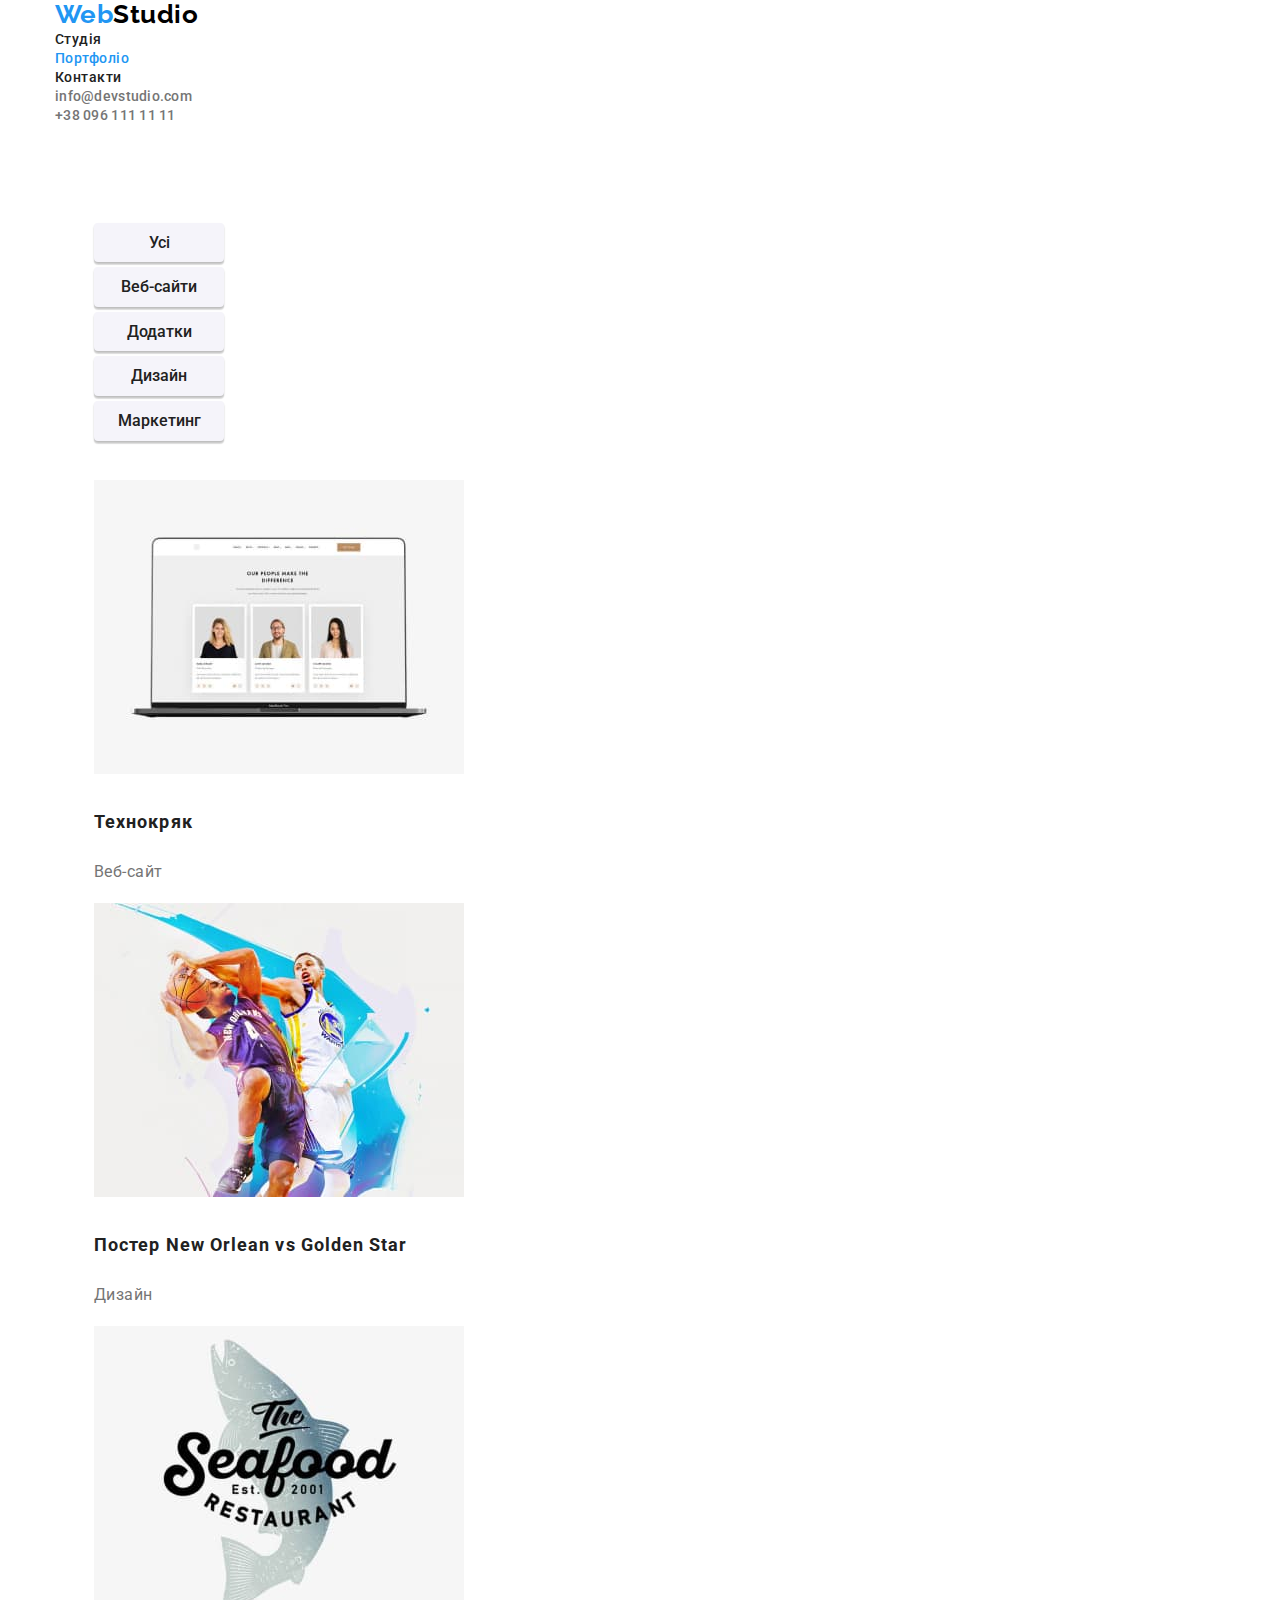
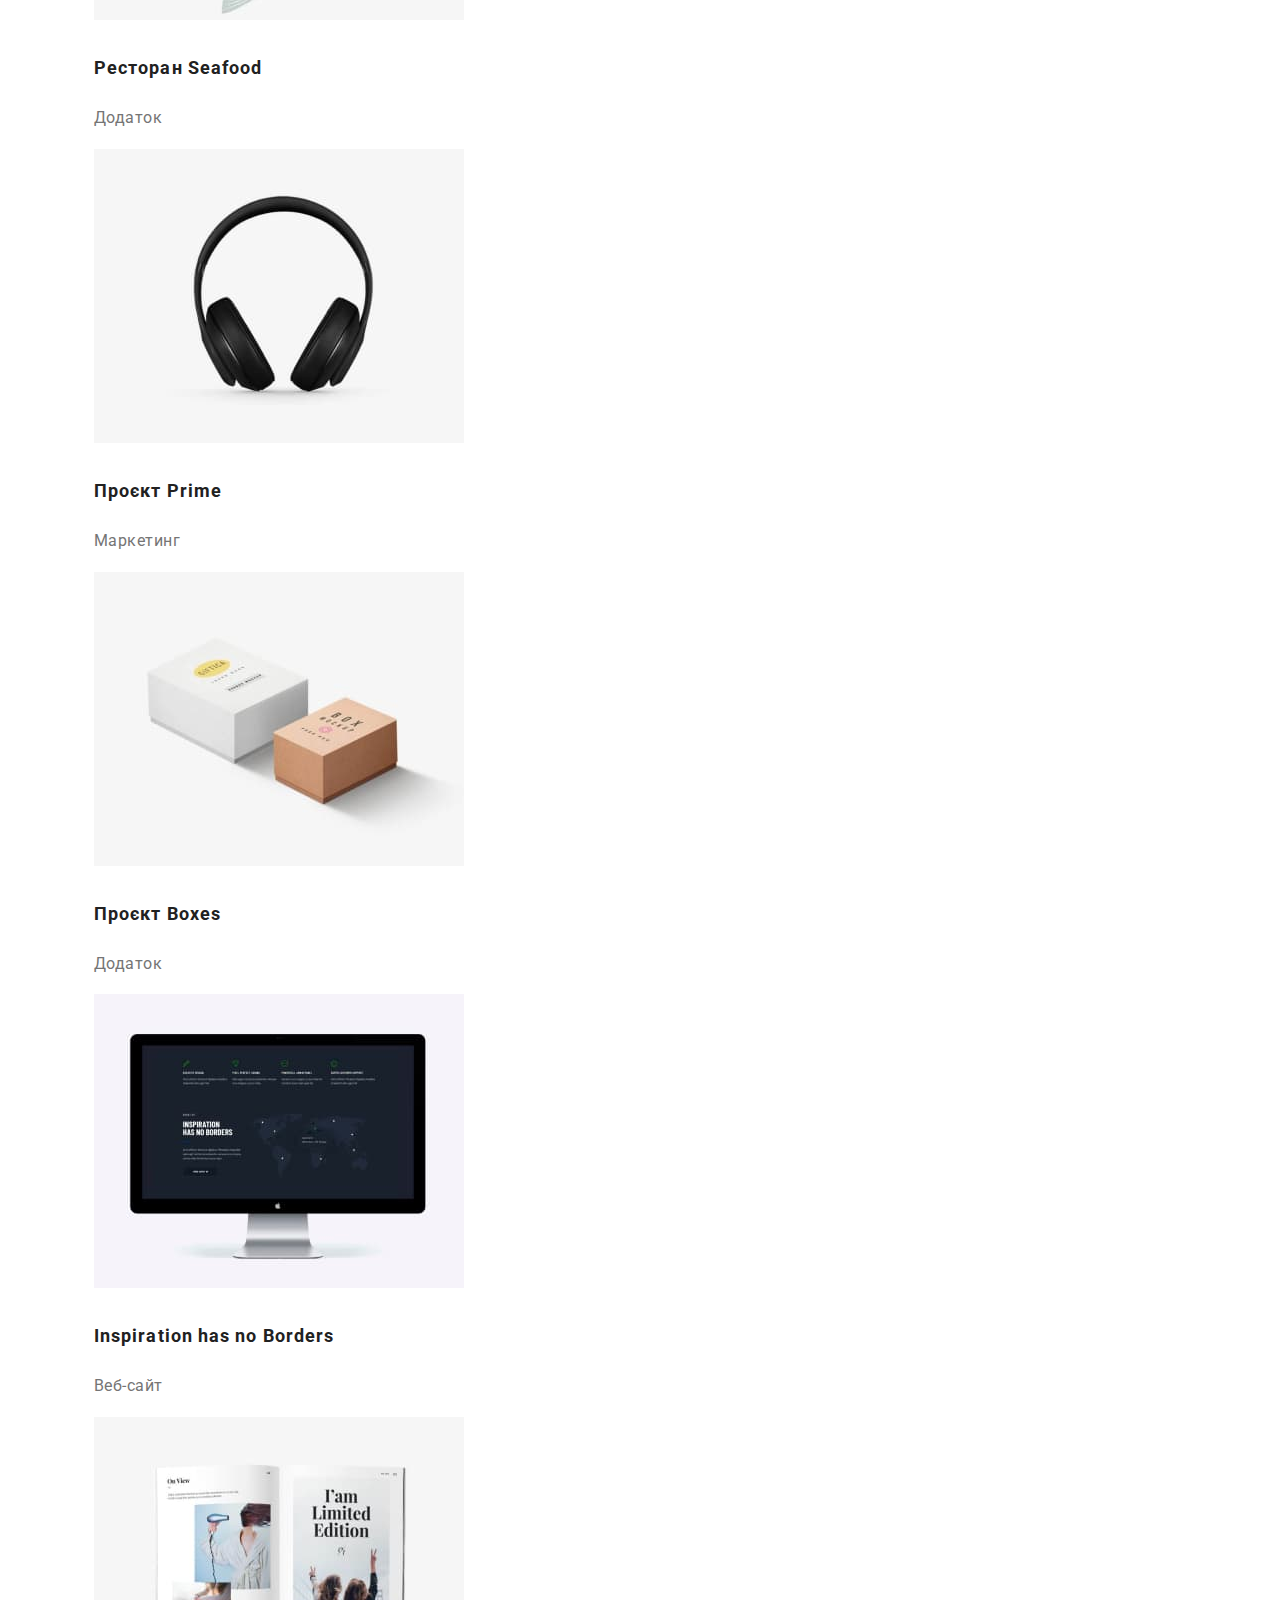
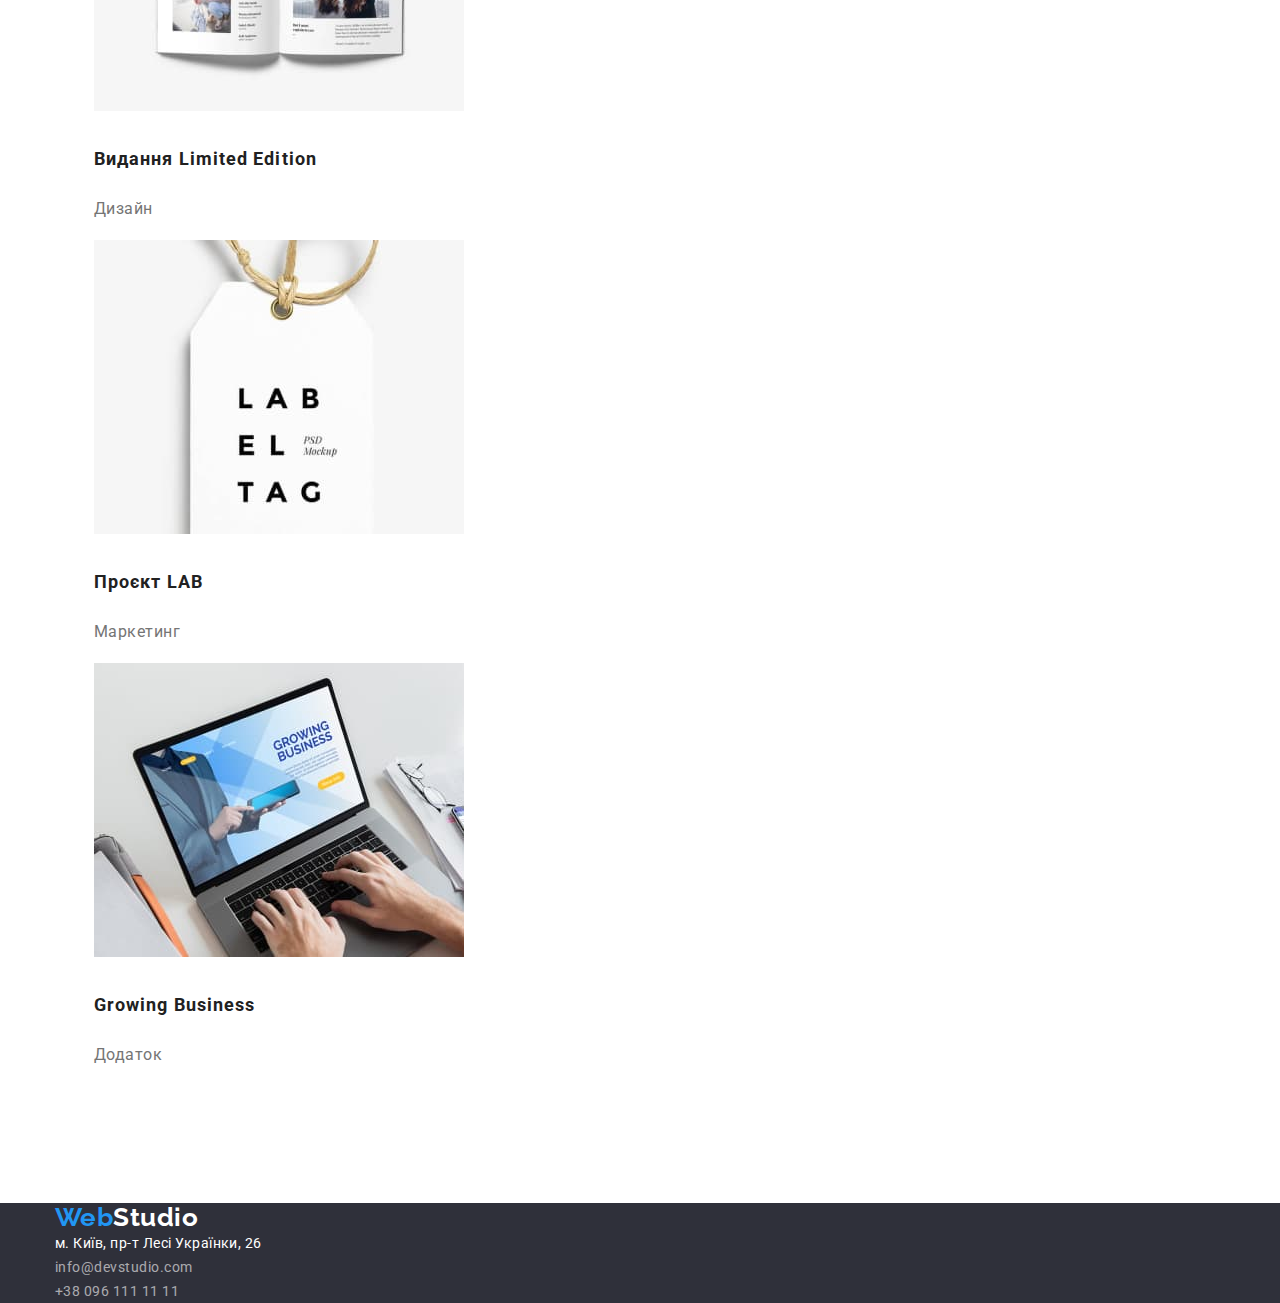
==== portfolio.html @ 93532231 "add hero padding" ====
<!DOCTYPE html>
<html lang="uk">
  <head>
    <meta charset="UTF-8" />
    <meta http-equiv="X-UA-Compatible" content="IE=edge" />
    <meta name="viewport" content="width=device-width, initial-scale=1.0" />
    <title>Портфоліо</title>
    <link
      href="https://fonts.googleapis.com/css2?family=Raleway:wght@700&family=Roboto:wght@400;500;700;900&display=swap"
      rel="stylesheet"
    />
    <link
      rel="stylesheet"
      href="https://cdnjs.cloudflare.com/ajax/libs/modern-normalize/1.1.0/modern-normalize.min.css"
      integrity="sha512-wpPYUAdjBVSE4KJnH1VR1HeZfpl1ub8YT/NKx4PuQ5NmX2tKuGu6U/JRp5y+Y8XG2tV+wKQpNHVUX03MfMFn9Q=="
      crossorigin="anonymous"
      referrerpolicy="no-referrer"
    />
    <link rel="stylesheet" href="./css/common.css" />
    <link rel="stylesheet" href="./css/portfolio.css" />
  </head>
  <body>
    <!--шапка-->
    <header>
      <div class="container">
        <nav>
          <a href="./index.html" class="logo"><span class="logo-accent">Web</span>Studio</a>
          <ul class="list">
            <li><a class="link-nav" href="./index.html">Студія</a></li>
            <li><a class="link-nav current" href="./portfolio.html">Портфоліо</a></li>
            <li><a class="link-nav" href="">Контакти</a></li>
          </ul>
        </nav>
        <ul class="list">
          <li><a class="link-contact" href="mailto:info@devstudio.com">info@devstudio.com</a></li>
          <li><a class="link-contact" href="tel:+380961111111">+38 096 111 11 11</a></li>
        </ul>
      </div>
    </header>
    <!-- тело -->
    <main>
      <!-- portfolio -->
      <h1 class="section">
        <!-- filter -->
        <ul class="list">
          <li><button class="filter reset-filter" type="button">Усі</button></li>
          <li><button class="filter" type="button">Веб-сайти</button></li>
          <li><button class="filter" type="button">Додатки</button></li>
          <li><button class="filter" type="button">Дизайн</button></li>
          <li><button class="filter" type="button">Маркетинг</button></li>
        </ul>
        <section>
          <!-- work -->
          <h2>
            <ul class="list work">
              <li>
                <a class="link" href="">
                  <img src="./images/techkryak.jpg" alt="notebook" width="370" />
                  <h3 class="title">Технокряк</h3>
                  <p class="text">Веб-сайт</p>
                </a>
              </li>
              <li>
                <a class="link" href="">
                  <img src="./images/new-orlean.jpg" alt="nba" width="370" />
                  <h3 class="title">Постер New Orlean vs Golden Star</h3>
                  <p class="text">Дизайн</p>
                </a>
              </li>
              <li>
                <a class="link" href="">
                  <img src="./images/seafood.jpg" alt="fish" width="370" />
                  <h3 class="title">Ресторан Seafood</h3>
                  <p class="text">Додаток</p>
                </a>
              </li>
              <li>
                <a class="link" href="">
                  <img src="./images/prime.jpg" alt="headphones" width="370" />
                  <h3 class="title">Проєкт Prime</h3>
                  <p class="text">Маркетинг</p>
                </a>
              </li>
              <li>
                <a class="link" href="">
                  <img src="./images/boxes.jpg" alt="box" width="370" />
                  <h3 class="title">Проєкт Boxes</h3>
                  <p class="text">Додаток</p>
                </a>
              </li>
              <li>
                <a class="link" href="">
                  <img src="./images/inspiration.jpg" alt="monitor" width="370" />
                  <h3 class="title">Inspiration has no Borders</h3>
                  <p class="text">Веб-сайт</p>
                </a>
              </li>
              <li>
                <a class="link" href="">
                  <img src="./images/limited.jpg" alt="book" width="370" />
                  <h3 class="title">Видання Limited Edition</h3>
                  <p class="text">Дизайн</p>
                </a>
              </li>
              <li>
                <a class="link" href="">
                  <img src="./images/lab.jpg" alt="lable" width="370" />
                  <h3 class="title">Проєкт LAB</h3>
                  <p class="text">Маркетинг</p>
                </a>
              </li>
              <li>
                <a class="link" href="">
                  <img src="./images/grow-bis.jpg" alt="laptop" width="370" />
                  <h3 class="title">Growing Business</h3>
                  <p class="text">Додаток</p>
                </a>
              </li>
            </ul>
          </h2>
        </section>
      </h1>
    </main>
    <!-- подвал -->
    <footer class="footer-background">
      <div class="container">
        <a href="./index.html" class="logo"
          ><span class="logo-accent">Web</span><span class="night-theme">Studio</span></a
        >
        <address>
          <ul class="list">
            <li>
              <a class="location" href="https://goo.gl/maps/jPJiBeTTR2mSv5Se9"
                >м. Київ, пр-т Лесі Українки, 26</a
              >
            </li>
            <li><a class="contact" href="mailto:info@devstudio.com">info@devstudio.com</a></li>
            <li><a class="contact" href="tel:+380961111111">+38 096 111 11 11</a></li>
          </ul>
        </address>
      </div>
    </footer>
  </body>
</html>
---- css/common.css ----
:root {
    --primary-text-color: rgba(33, 33, 33, 1);
    --secondary-text-color: rgba(117, 117, 117, 1);
    --white-text-color: rgba(255, 255, 255, 1);
    --primary-logo-color: rgba(0, 0, 0, 1);
    --secondary-logo-color: rgba(33, 150, 243, 1);
    --head-bg-color: rgba(255, 255, 255, 1);
    --main-bg-color: #F5F5F5;
}

/* primary text color rgba(33, 33, 33, 1) */
/* secondary text color rgba(117, 117, 117, 1) */
/* color text logo rgba(0, 0, 0, 1) rgba(33, 150, 243, 1) */
/* white text rgba(255, 255, 255, 1) */
/* head bg rgba(255, 255, 255, 1) */
/* hero bg rgba(47, 48, 58, 1) */
/* main bg #F5F5F5; */
/* secondary main bg rgba(245, 244, 250, 1) */
/* footer bg rgba(47, 48, 58, 1) */

body {
    margin: 0;
    
    background-color: var(--head-bg-color);
    color: var(--primary-text-color);

    font-family: 'roboto';
    letter-spacing: 0.03em;
}

.container {
    width: 1170px;
    padding-left: 15px;
    padding-right: 15px;
    margin: 0 auto;
}

/* head */

.logo {
    color: var(--primary-logo-color);

    font-family: 'raleway';
    font-weight: 700;
    font-size: 26px;
    line-height: 1.1;
    text-decoration: none;
}

.logo-accent {
    color: var(--secondary-logo-color)
    
}

.list {
    list-style: none;
    padding: 0;
    margin: 0;
    
}

.link-nav {
    color: var(--primary-text-color);
    font-weight: 500;
        font-size: 14px;
        line-height: 16px;
        letter-spacing: 1.1;
        text-decoration: none;
}

.link-nav:hover,
.link-nav:focus {
    color: var(--secondary-logo-color);
 }

.link-contact {
    color: var(--secondary-text-color);
    font-weight: 500;
        font-size: 14px;
        line-height: 1.1;
        letter-spacing: 0.02em;
        text-decoration: none;
}

.link-contact:hover,
.link-contact:focus {
    color: var(--secondary-logo-color);
}

.current {
    color: var(--secondary-logo-color);
}

/* body */

.visually-hidden
{
        position: absolute;
        clip: rect(0 0 0 0);
        width: 1px;
        height: 1px;
        margin: -1px;
    }

/* footer */

.footer-background {
background-color: rgba(47, 48, 58, 1);

}

.night-theme {
    color: white;
}

.location {
    color: var(--white-text-color);
    
    font-size: 14px;
    line-height: 1.7;
    text-decoration: none;
    font-style: normal;
}

.location:hover,
.location:focus {
    color: var(--secondary-logo-color);
}

.contact {
color: rgba(255, 255, 255, 0.6);

        font-size: 14px;
        line-height: 1.7;
        text-decoration: none;
        font-style: normal;
}

.contact:hover,
.contact:focus {
color: var(--secondary-logo-color);
}
---- css/portfolio.css ----
.section {
    width: 1170px;
    padding-left: 15px;
    padding-right: 15px;
    margin: 0 auto;
    padding: 94px;
}

/* filter */

.filter:hover,
.filter:focus {
    color: var(--white-text-color);
    background-color: var(--secondary-logo-color);
}

.filter {
    color: #212121;
    background-color: rgba(245, 244, 250, 1);

    font-family: 'Roboto';
        font-weight: 500;
        font-size: 16px;
        line-height: 1.6;
        cursor: pointer;
        box-shadow: 0px 3px 1px rgba(0, 0, 0, 0.1), 0px 1px 2px rgba(0, 0, 0, 0.08), 0px 2px 2px rgba(0, 0, 0, 0.12);
            border-radius: 4px;
            padding: 6px 22px;
            display: inline-block;
            min-width: 130px;
            border: 1px solid transparent;
}



.reset-filter {
padding: 6px 25px;

}

/* work */

.title {
color: var(--primary-text-color);

    font-weight: 700;
        font-size: 18px;
        line-height: 2;
        letter-spacing: 0.06em;
}

.text {
    color: var(--secondary-text-color);

font-weight: 400;
font-size: 16px;
    line-height: 1.8;
    
}
.link {
    text-decoration: none;
}
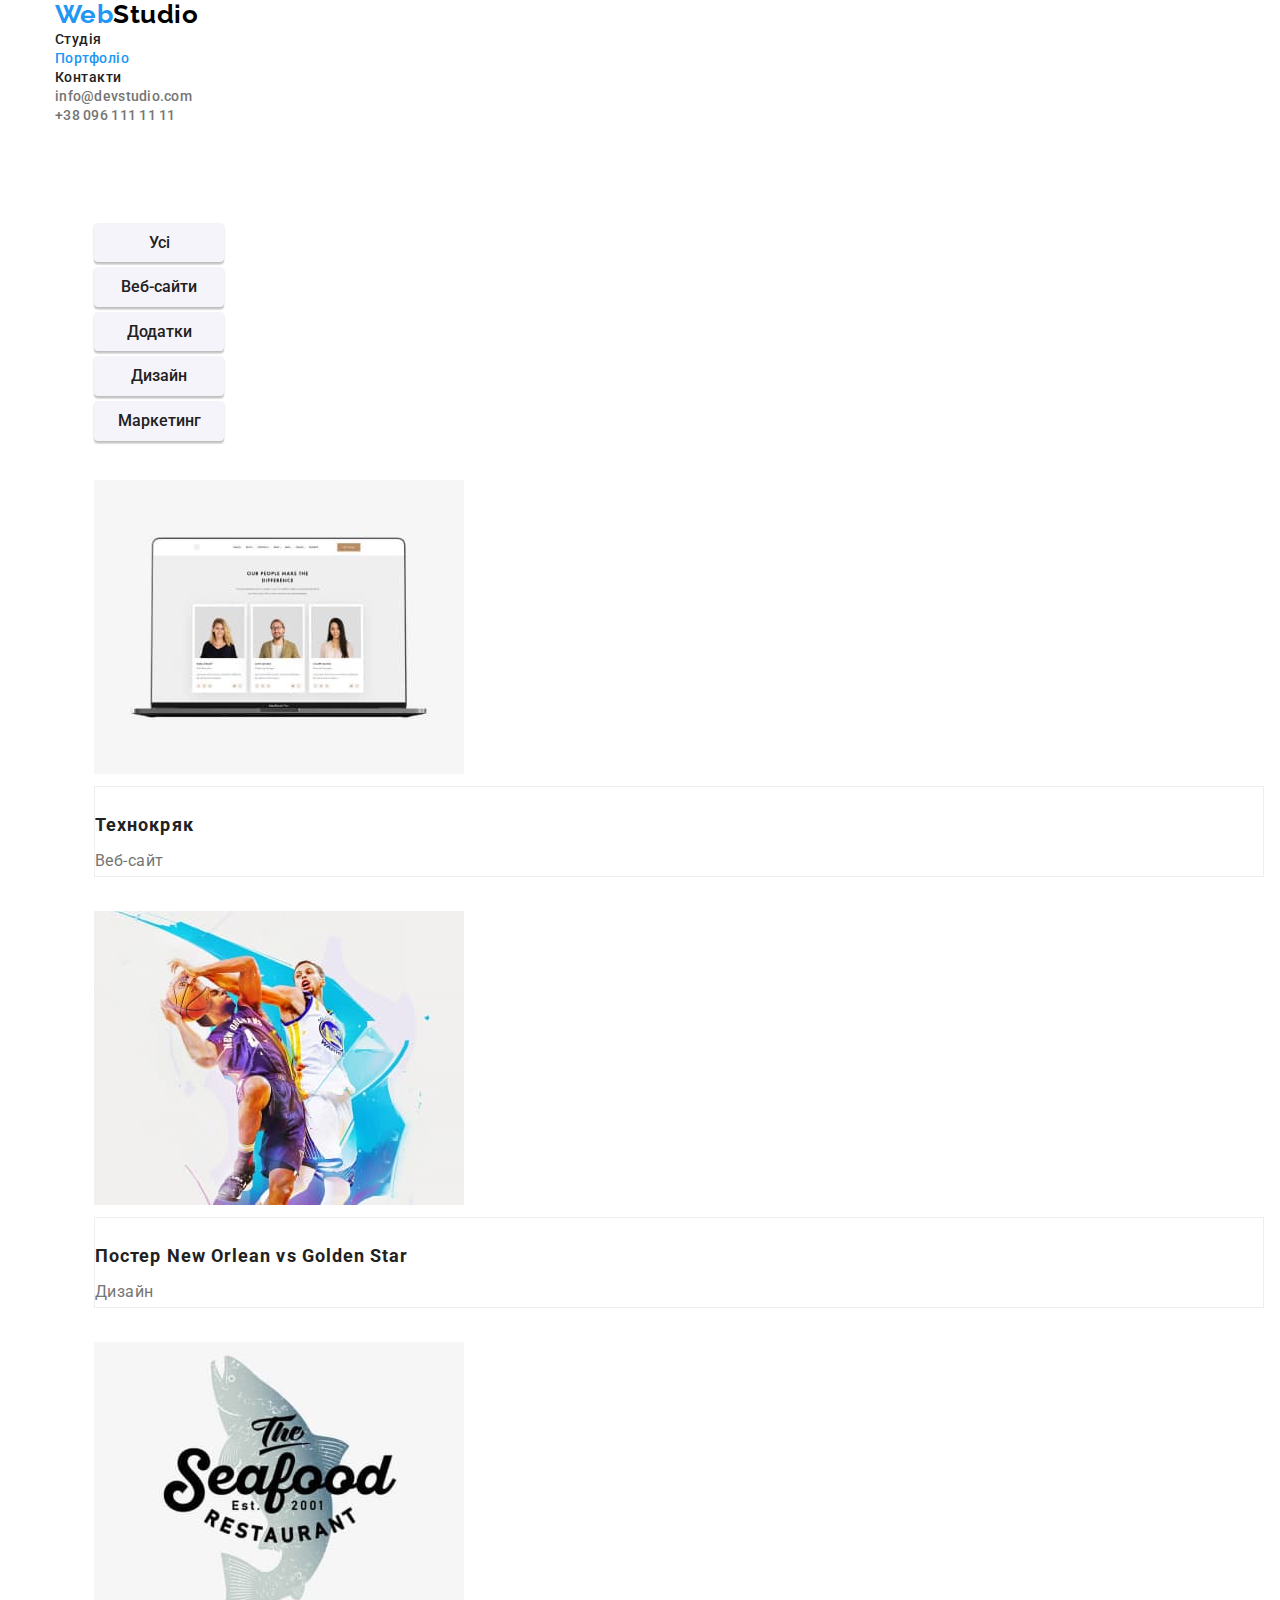
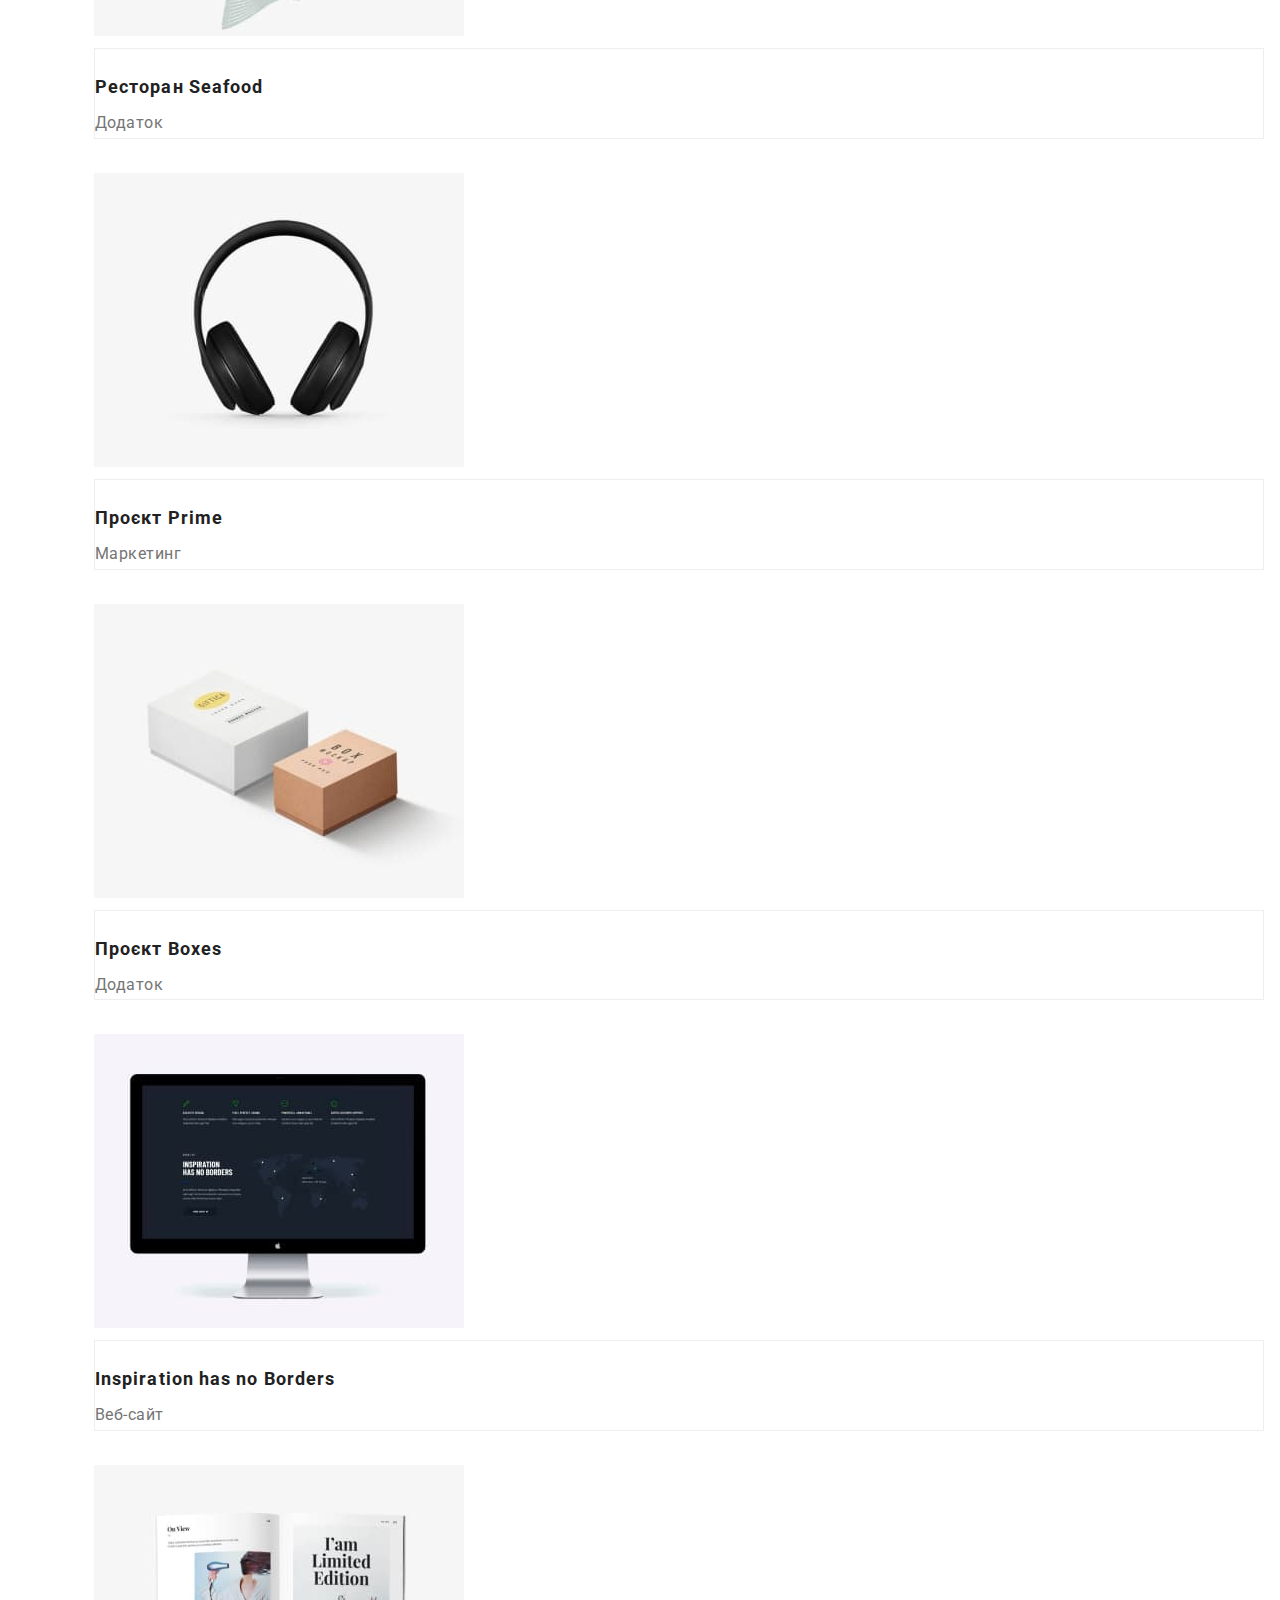
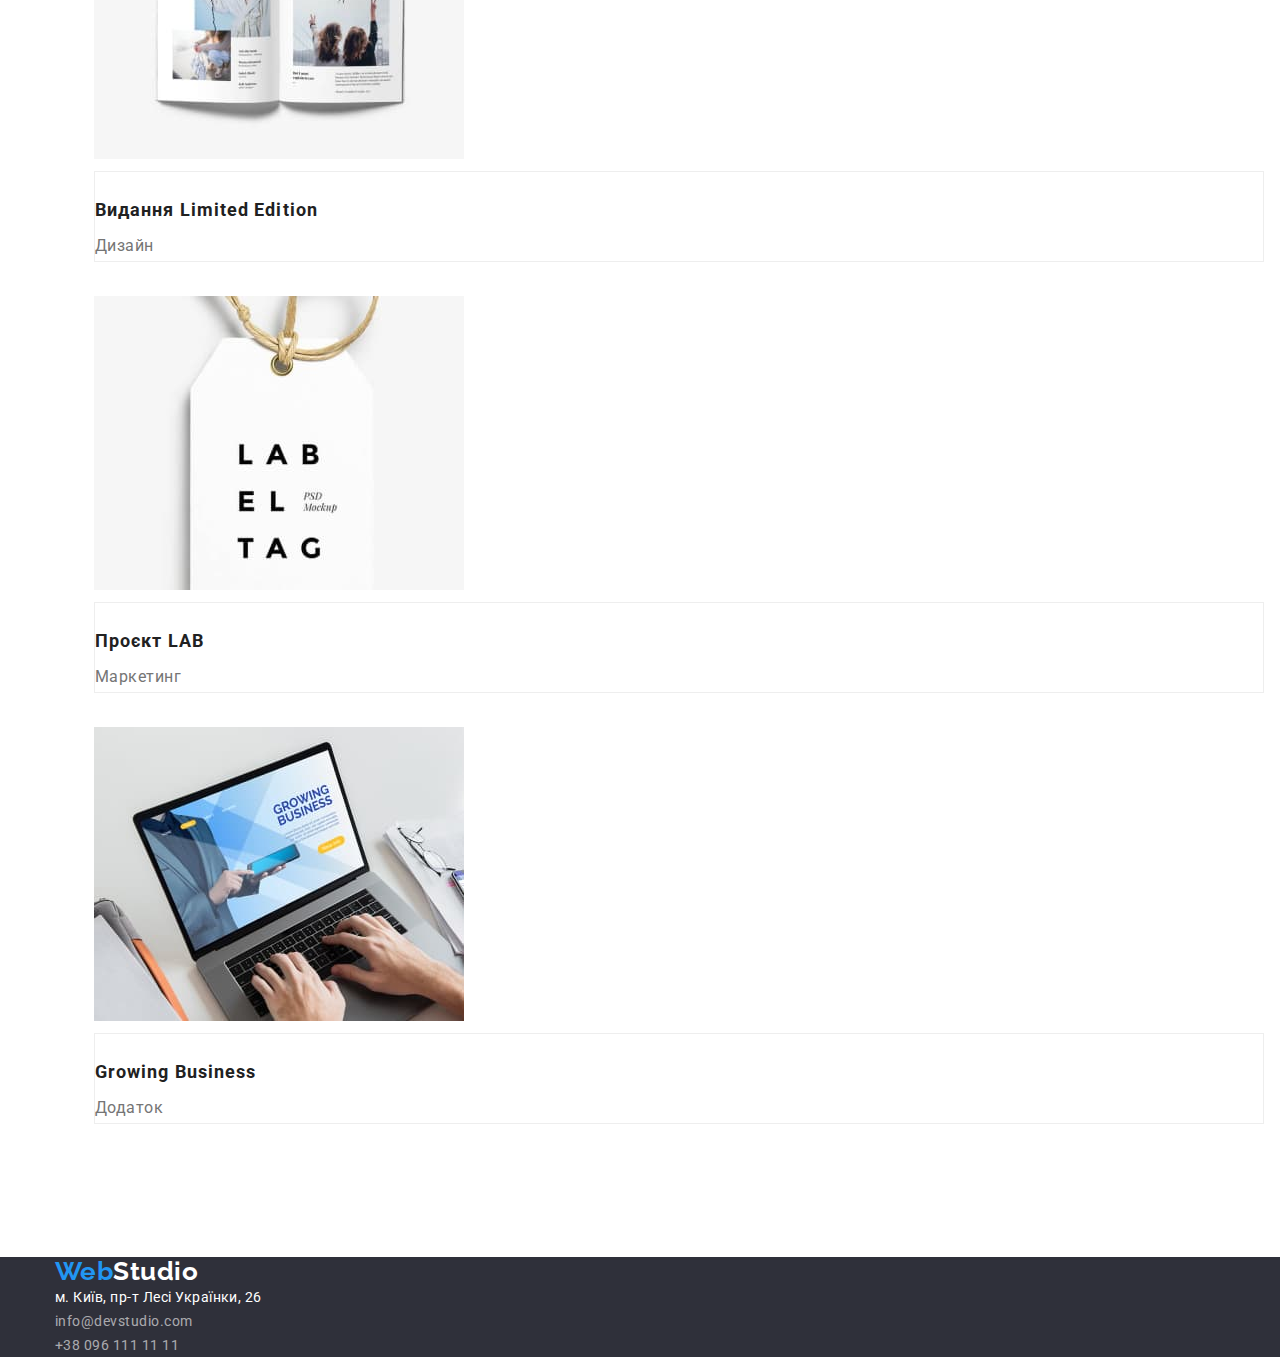
==== commit fcbb07f2: "add margin padding on index portfolio" ====
--- a/portfolio.html
+++ b/portfolio.html
@@ -28,7 +28,7 @@
           <ul class="list">
             <li><a class="link-nav" href="./index.html">Студія</a></li>
             <li><a class="link-nav current" href="./portfolio.html">Портфоліо</a></li>
-            <li><a class="link-nav" href="">Контакти</a></li>
+            <li><a class="link-nav" href="#">Контакти</a></li>
           </ul>
         </nav>
         <ul class="list">
@@ -53,67 +53,85 @@
           <!-- work -->
           <h2>
             <ul class="list work">
-              <li>
-                <a class="link" href="">
+              <li class="item">
+                <a class="link" href="#">
                   <img src="./images/techkryak.jpg" alt="notebook" width="370" />
-                  <h3 class="title">Технокряк</h3>
-                  <p class="text">Веб-сайт</p>
+                  <div class="border-item">
+                    <h3 class="title">Технокряк</h3>
+                    <p class="text">Веб-сайт</p>
+                  </div>
                 </a>
               </li>
-              <li>
-                <a class="link" href="">
+              <li class="item">
+                <a class="link" href="#">
                   <img src="./images/new-orlean.jpg" alt="nba" width="370" />
-                  <h3 class="title">Постер New Orlean vs Golden Star</h3>
-                  <p class="text">Дизайн</p>
+                  <div class="border-item">
+                    <h3 class="title">Постер New Orlean vs Golden Star</h3>
+                    <p class="text">Дизайн</p>
+                  </div>
                 </a>
               </li>
-              <li>
-                <a class="link" href="">
+              <li class="item">
+                <a class="link" href="#">
                   <img src="./images/seafood.jpg" alt="fish" width="370" />
-                  <h3 class="title">Ресторан Seafood</h3>
-                  <p class="text">Додаток</p>
+                  <div class="border-item">
+                    <h3 class="title">Ресторан Seafood</h3>
+                    <p class="text">Додаток</p>
+                  </div>
                 </a>
               </li>
-              <li>
-                <a class="link" href="">
+              <li class="item">
+                <a class="link" href="#">
                   <img src="./images/prime.jpg" alt="headphones" width="370" />
-                  <h3 class="title">Проєкт Prime</h3>
-                  <p class="text">Маркетинг</p>
+                  <div class="border-item">
+                    <h3 class="title">Проєкт Prime</h3>
+                    <p class="text">Маркетинг</p>
+                  </div>
                 </a>
               </li>
-              <li>
-                <a class="link" href="">
+              <li class="item">
+                <a class="link" href="#">
                   <img src="./images/boxes.jpg" alt="box" width="370" />
-                  <h3 class="title">Проєкт Boxes</h3>
-                  <p class="text">Додаток</p>
+                  <div class="border-item">
+                    <h3 class="title">Проєкт Boxes</h3>
+                    <p class="text">Додаток</p>
+                  </div>
                 </a>
               </li>
-              <li>
-                <a class="link" href="">
+              <li class="item">
+                <a class="link" href="#">
                   <img src="./images/inspiration.jpg" alt="monitor" width="370" />
-                  <h3 class="title">Inspiration has no Borders</h3>
-                  <p class="text">Веб-сайт</p>
+                  <div class="border-item">
+                    <h3 class="title">Inspiration has no Borders</h3>
+                    <p class="text">Веб-сайт</p>
+                  </div>
                 </a>
               </li>
-              <li>
-                <a class="link" href="">
+              <li class="item">
+                <a class="link" href="#">
                   <img src="./images/limited.jpg" alt="book" width="370" />
-                  <h3 class="title">Видання Limited Edition</h3>
-                  <p class="text">Дизайн</p>
+                  <div class="border-item">
+                    <h3 class="title">Видання Limited Edition</h3>
+                    <p class="text">Дизайн</p>
+                  </div>
                 </a>
               </li>
-              <li>
-                <a class="link" href="">
+              <li class="item">
+                <a class="link" href="#">
                   <img src="./images/lab.jpg" alt="lable" width="370" />
-                  <h3 class="title">Проєкт LAB</h3>
-                  <p class="text">Маркетинг</p>
+                  <div class="border-item">
+                    <h3 class="title">Проєкт LAB</h3>
+                    <p class="text">Маркетинг</p>
+                  </div>
                 </a>
               </li>
-              <li>
-                <a class="link" href="">
+              <li class="item">
+                <a class="link" href="#">
                   <img src="./images/grow-bis.jpg" alt="laptop" width="370" />
-                  <h3 class="title">Growing Business</h3>
-                  <p class="text">Додаток</p>
+                  <div class="border-item">
+                    <h3 class="title">Growing Business</h3>
+                    <p class="text">Додаток</p>
+                  </div>
                 </a>
               </li>
             </ul>
--- a/css/common.css
+++ b/css/common.css
@@ -33,6 +33,7 @@
     padding-left: 15px;
     padding-right: 15px;
     margin: 0 auto;
+    /* outline: 2px solid red; */
 }
 
 /* head */
--- a/css/portfolio.css
+++ b/css/portfolio.css
@@ -4,6 +4,7 @@
     padding-right: 15px;
     margin: 0 auto;
     padding: 94px;
+    /* outline: 2px solid red; */
 }
 
 /* filter */
@@ -40,6 +41,12 @@
 
 /* work */
 
+.item {
+    margin-top: 34px;
+    margin-bottom: 0px;
+    /* outline: 2px solid red; */
+}
+
 .title {
 color: var(--primary-text-color);
 
@@ -47,7 +54,10 @@
         font-size: 18px;
         line-height: 2;
         letter-spacing: 0.06em;
+            margin-top: 20px;
+                margin-bottom: 0px;
 }
+
 
 .text {
     color: var(--secondary-text-color);
@@ -55,8 +65,13 @@
 font-weight: 400;
 font-size: 16px;
     line-height: 1.8;
-    
+    margin-top: 4px;
+    margin-bottom: 0px;
 }
 .link {
     text-decoration: none;
+}
+
+.border-item {
+    border: 1px solid rgba(238, 238, 238, 1);
 }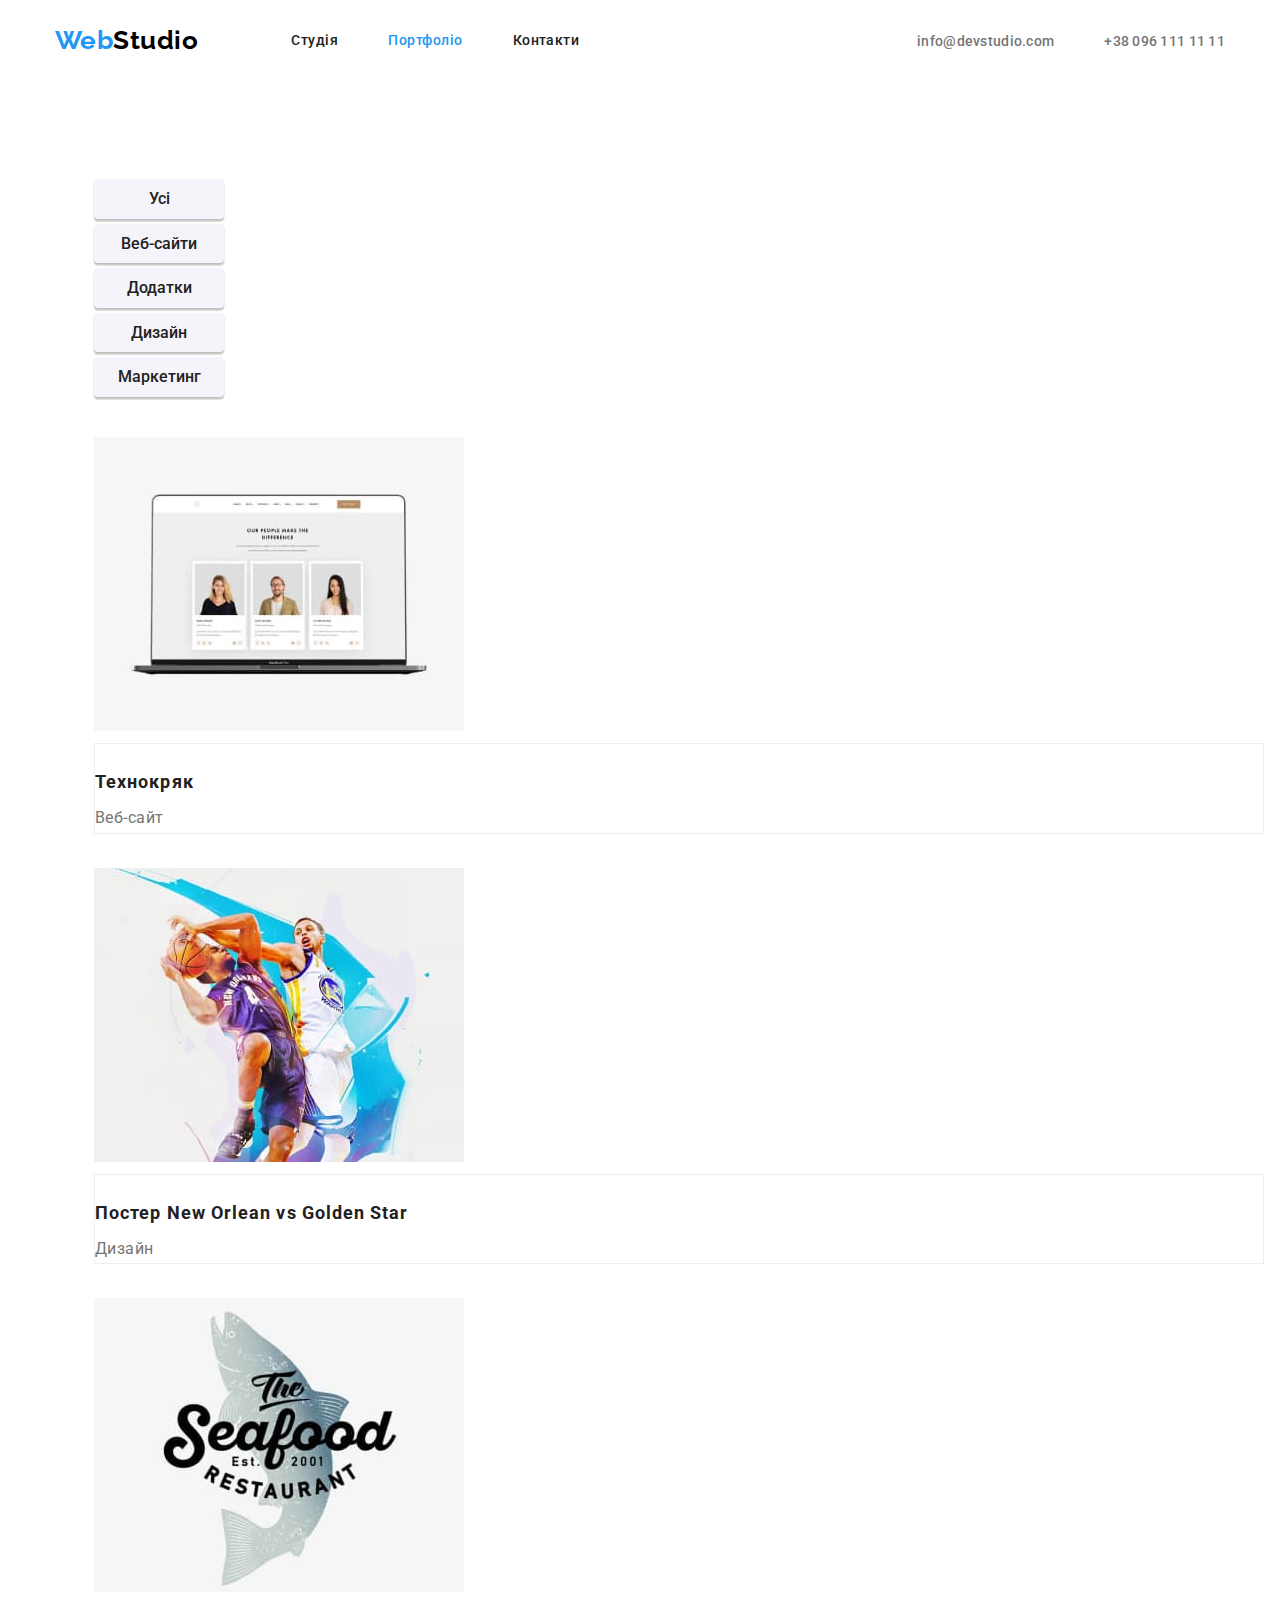
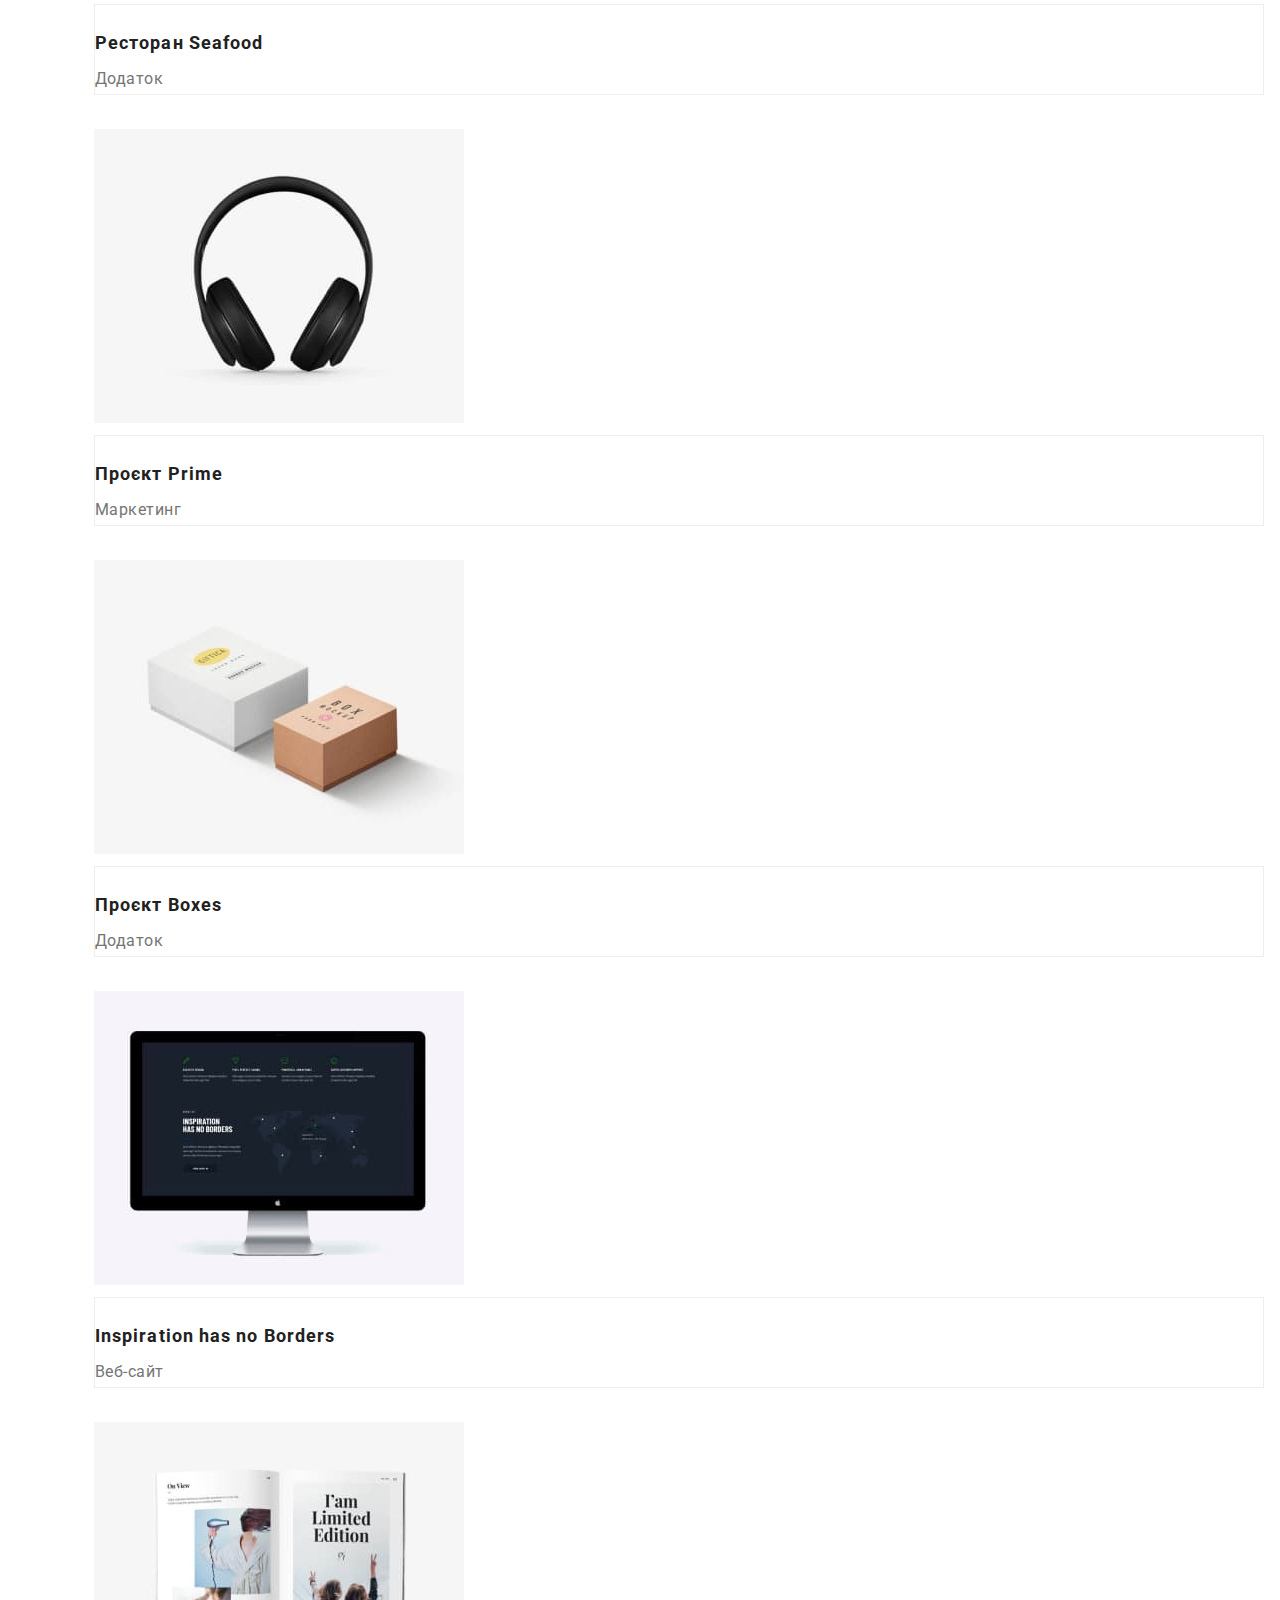
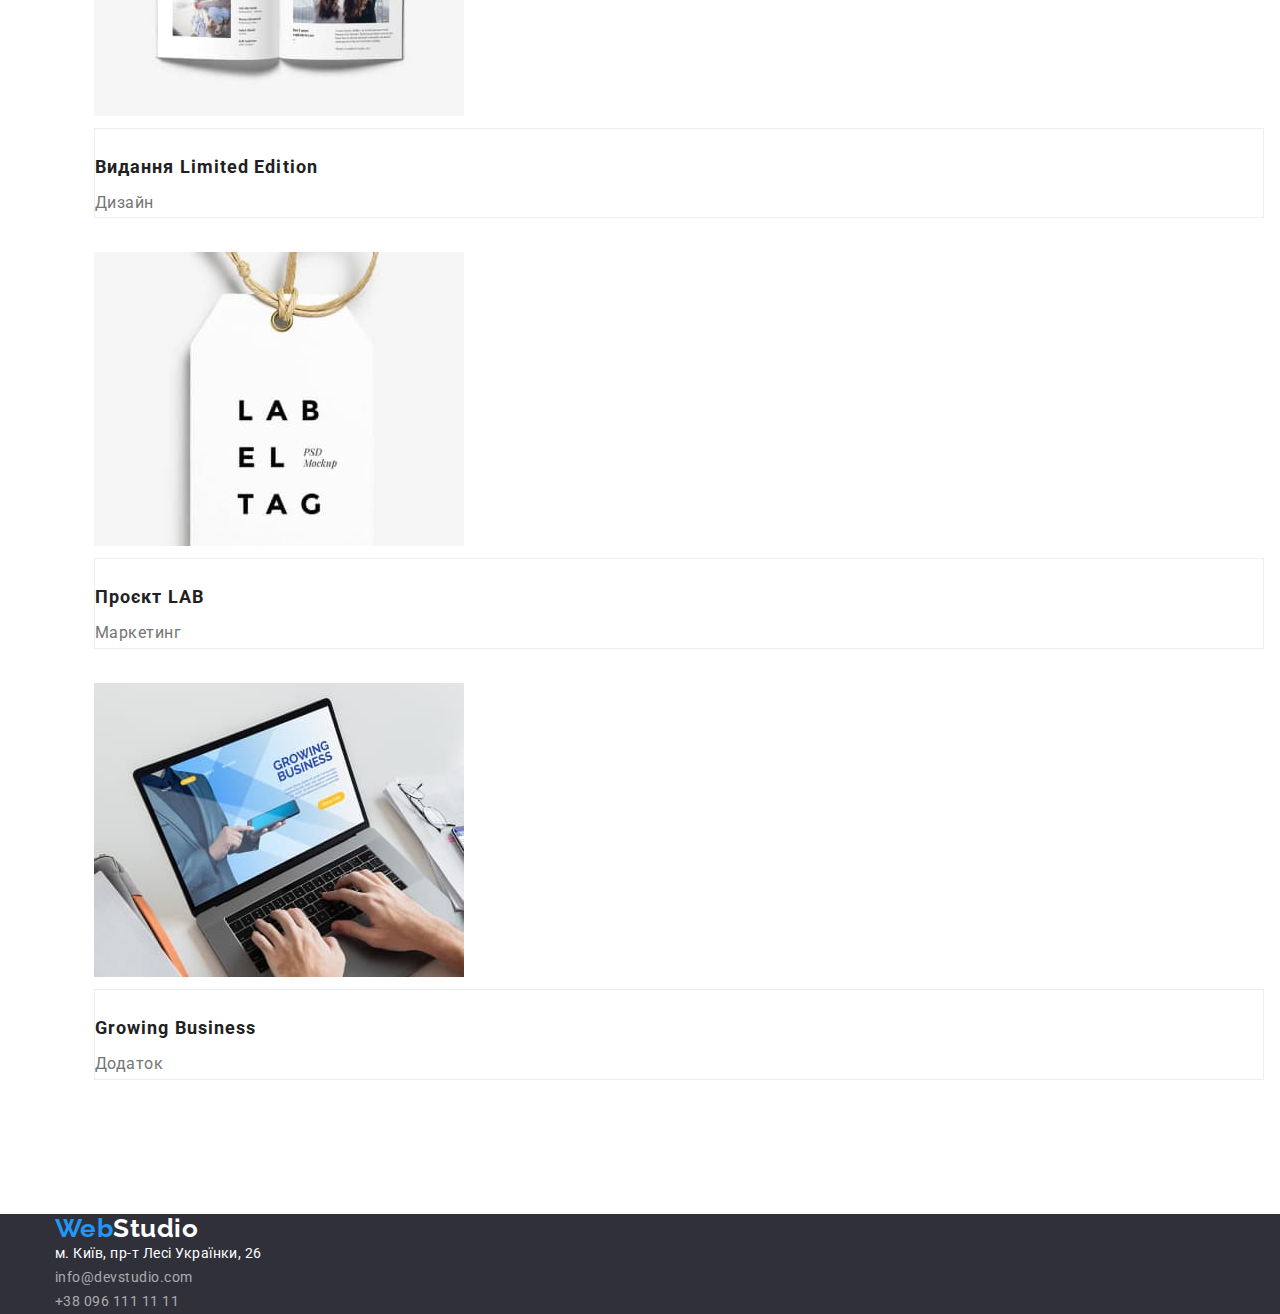
==== commit 07fc55a5: "add header portfolio" ====
--- a/portfolio.html
+++ b/portfolio.html
@@ -22,18 +22,24 @@
   <body>
     <!--шапка-->
     <header>
-      <div class="container">
-        <nav>
+      <div class="container main-nav">
+        <nav class="logo-nav">
           <a href="./index.html" class="logo"><span class="logo-accent">Web</span>Studio</a>
-          <ul class="list">
-            <li><a class="link-nav" href="./index.html">Студія</a></li>
-            <li><a class="link-nav current" href="./portfolio.html">Портфоліо</a></li>
-            <li><a class="link-nav" href="#">Контакти</a></li>
+          <ul class="list list-nav">
+            <li class="li-nav"><a class="link-nav" href="./index.html">Студія</a></li>
+            <li class="li-nav">
+              <a class="link-nav current" href="./portfolio.html">Портфоліо</a>
+            </li>
+            <li class="li-nav"><a class="link-nav" href="#">Контакти</a></li>
           </ul>
         </nav>
-        <ul class="list">
-          <li><a class="link-contact" href="mailto:info@devstudio.com">info@devstudio.com</a></li>
-          <li><a class="link-contact" href="tel:+380961111111">+38 096 111 11 11</a></li>
+        <ul class="list list-contact">
+          <li class="link-item">
+            <a class="link-contact" href="mailto:info@devstudio.com">info@devstudio.com</a>
+          </li>
+          <li class="link-item">
+            <a class="link-contact" href="tel:+380961111111">+38 096 111 11 11</a>
+          </li>
         </ul>
       </div>
     </header>
--- a/css/common.css
+++ b/css/common.css
@@ -38,6 +38,17 @@
 
 /* head */
 
+.main-nav {
+    display: flex;
+    align-items: center;
+}
+
+.logo-nav {
+display: flex;
+align-items: center;
+
+}
+
 .logo {
     color: var(--primary-logo-color);
 
@@ -46,6 +57,8 @@
     font-size: 26px;
     line-height: 1.1;
     text-decoration: none;
+
+    margin-right: 93px;
 }
 
 .logo-accent {
@@ -60,6 +73,21 @@
     
 }
 
+    .list-nav {
+        display: flex;
+    
+}
+
+.li-nav {
+margin-right: 50px;
+/* border: 2px solid red; */
+}
+
+.li-nav:last-child {
+
+    margin-right: 0px;
+}
+
 .link-nav {
     color: var(--primary-text-color);
     font-weight: 500;
@@ -67,12 +95,20 @@
         line-height: 16px;
         letter-spacing: 1.1;
         text-decoration: none;
+        padding-top: 32px;
+        padding-bottom: 32px;
+        display: block;
 }
 
 .link-nav:hover,
 .link-nav:focus {
     color: var(--secondary-logo-color);
  }
+
+.list-contact {
+    display: flex;
+    margin-left: auto;
+}
 
 .link-contact {
     color: var(--secondary-text-color);
@@ -81,6 +117,16 @@
         line-height: 1.1;
         letter-spacing: 0.02em;
         text-decoration: none;
+
+        
+}
+
+.link-item {
+margin-right: 50px;
+}
+
+.link-item:last-child {
+    margin-right: 0px;
 }
 
 .link-contact:hover,
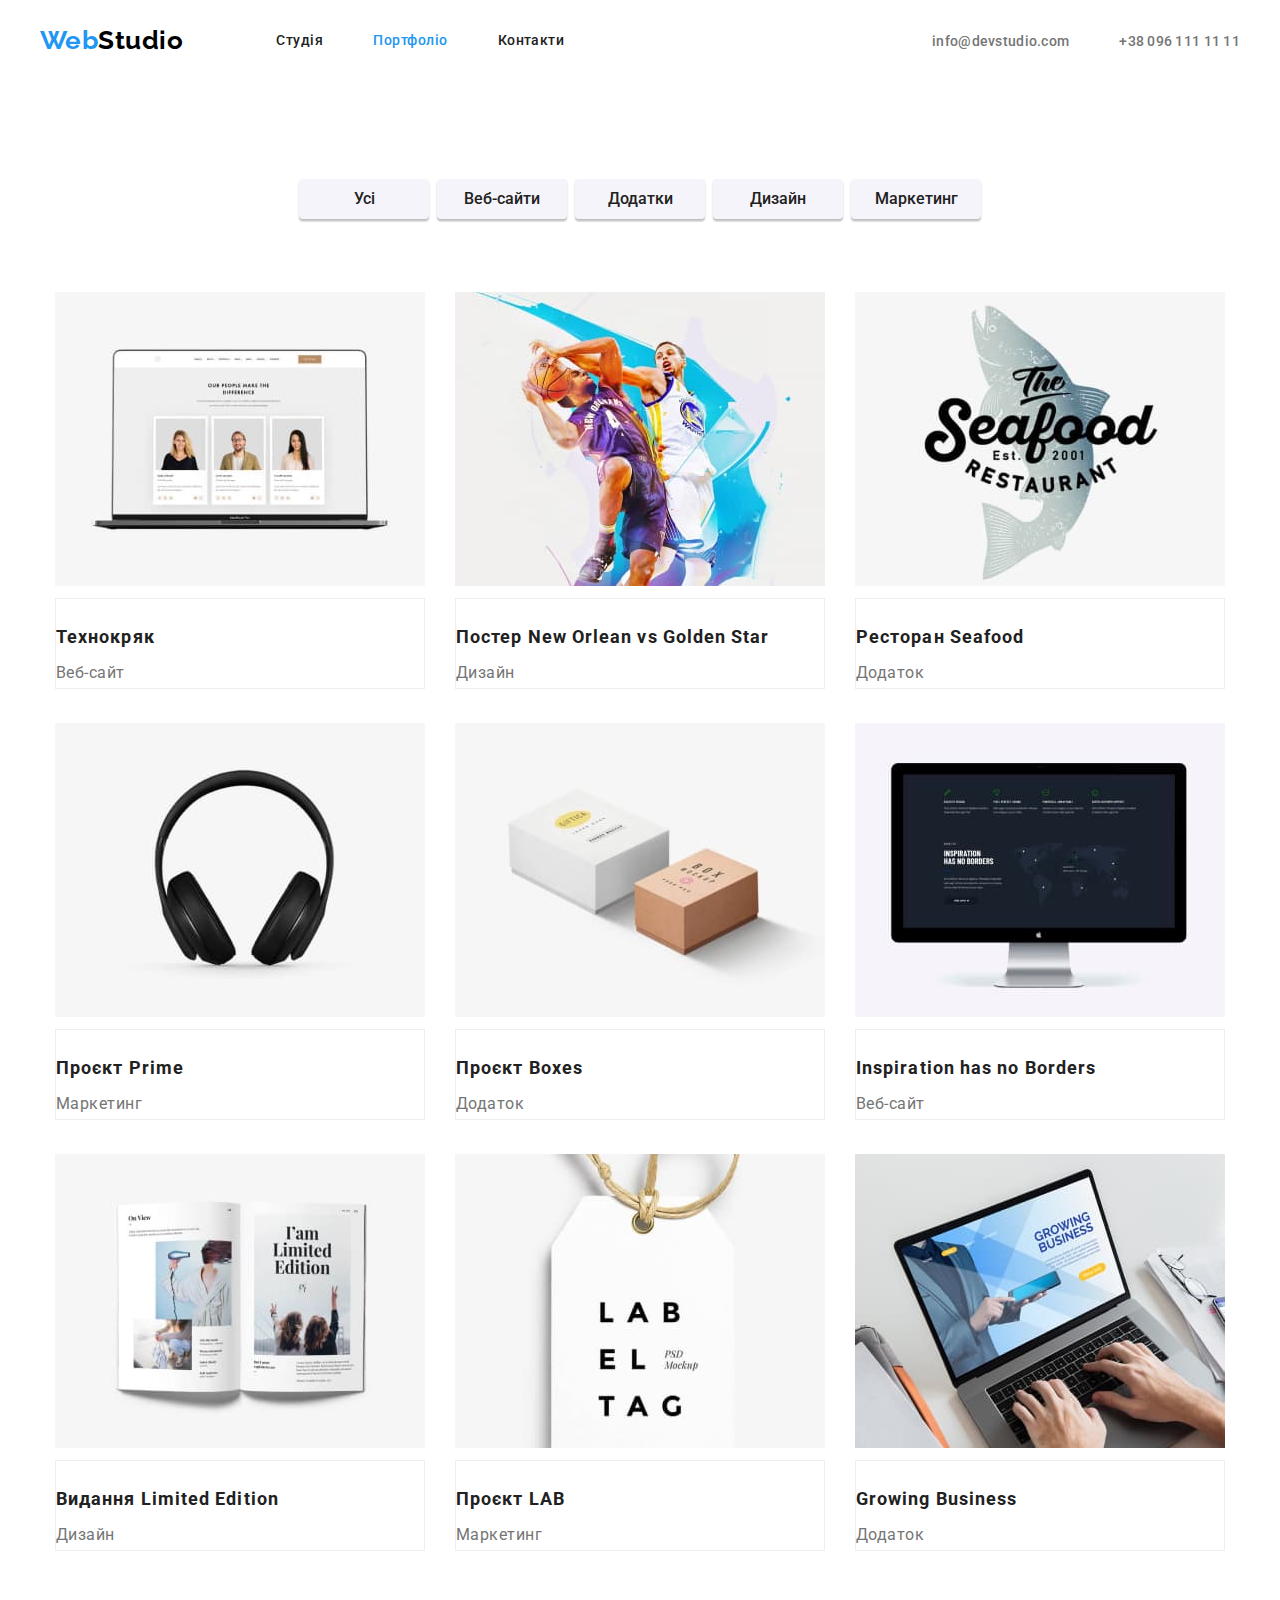
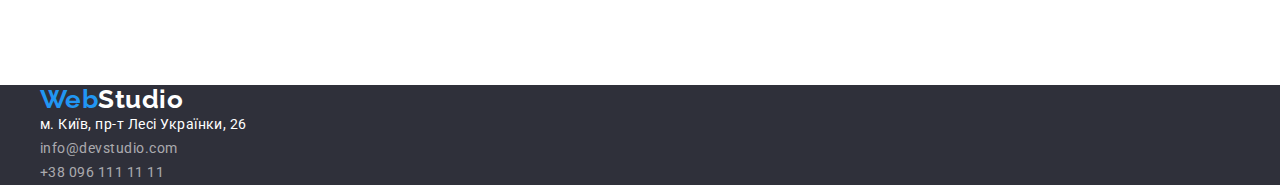
==== commit 8bf99771: "fix bug padding" ====
--- a/portfolio.html
+++ b/portfolio.html
@@ -48,99 +48,103 @@
       <!-- portfolio -->
       <h1 class="section">
         <!-- filter -->
-        <ul class="list">
-          <li><button class="filter reset-filter" type="button">Усі</button></li>
-          <li><button class="filter" type="button">Веб-сайти</button></li>
-          <li><button class="filter" type="button">Додатки</button></li>
-          <li><button class="filter" type="button">Дизайн</button></li>
-          <li><button class="filter" type="button">Маркетинг</button></li>
+        <ul class="list list-filter">
+          <li class="item-filter">
+            <button class="filter reset-filter" type="button">Усі</button>
+          </li>
+          <li class="item-filter"><button class="filter" type="button">Веб-сайти</button></li>
+          <li class="item-filter"><button class="filter" type="button">Додатки</button></li>
+          <li class="item-filter"><button class="filter" type="button">Дизайн</button></li>
+          <li class="item-filter"><button class="filter" type="button">Маркетинг</button></li>
         </ul>
         <section>
           <!-- work -->
           <h2>
-            <ul class="list work">
-              <li class="item">
-                <a class="link" href="#">
-                  <img src="./images/techkryak.jpg" alt="notebook" width="370" />
-                  <div class="border-item">
-                    <h3 class="title">Технокряк</h3>
-                    <p class="text">Веб-сайт</p>
-                  </div>
-                </a>
-              </li>
-              <li class="item">
-                <a class="link" href="#">
-                  <img src="./images/new-orlean.jpg" alt="nba" width="370" />
-                  <div class="border-item">
-                    <h3 class="title">Постер New Orlean vs Golden Star</h3>
-                    <p class="text">Дизайн</p>
-                  </div>
-                </a>
-              </li>
-              <li class="item">
-                <a class="link" href="#">
-                  <img src="./images/seafood.jpg" alt="fish" width="370" />
-                  <div class="border-item">
-                    <h3 class="title">Ресторан Seafood</h3>
-                    <p class="text">Додаток</p>
-                  </div>
-                </a>
-              </li>
-              <li class="item">
-                <a class="link" href="#">
-                  <img src="./images/prime.jpg" alt="headphones" width="370" />
-                  <div class="border-item">
-                    <h3 class="title">Проєкт Prime</h3>
-                    <p class="text">Маркетинг</p>
-                  </div>
-                </a>
-              </li>
-              <li class="item">
-                <a class="link" href="#">
-                  <img src="./images/boxes.jpg" alt="box" width="370" />
-                  <div class="border-item">
-                    <h3 class="title">Проєкт Boxes</h3>
-                    <p class="text">Додаток</p>
-                  </div>
-                </a>
-              </li>
-              <li class="item">
-                <a class="link" href="#">
-                  <img src="./images/inspiration.jpg" alt="monitor" width="370" />
-                  <div class="border-item">
-                    <h3 class="title">Inspiration has no Borders</h3>
-                    <p class="text">Веб-сайт</p>
-                  </div>
-                </a>
-              </li>
-              <li class="item">
-                <a class="link" href="#">
-                  <img src="./images/limited.jpg" alt="book" width="370" />
-                  <div class="border-item">
-                    <h3 class="title">Видання Limited Edition</h3>
-                    <p class="text">Дизайн</p>
-                  </div>
-                </a>
-              </li>
-              <li class="item">
-                <a class="link" href="#">
-                  <img src="./images/lab.jpg" alt="lable" width="370" />
-                  <div class="border-item">
-                    <h3 class="title">Проєкт LAB</h3>
-                    <p class="text">Маркетинг</p>
-                  </div>
-                </a>
-              </li>
-              <li class="item">
-                <a class="link" href="#">
-                  <img src="./images/grow-bis.jpg" alt="laptop" width="370" />
-                  <div class="border-item">
-                    <h3 class="title">Growing Business</h3>
-                    <p class="text">Додаток</p>
-                  </div>
-                </a>
-              </li>
-            </ul>
+            <div class="container">
+              <ul class="list work-list">
+                <li class="item">
+                  <a class="link" href="#">
+                    <img src="./images/techkryak.jpg" alt="notebook" width="370" />
+                    <div class="border-item">
+                      <h3 class="title">Технокряк</h3>
+                      <p class="text">Веб-сайт</p>
+                    </div>
+                  </a>
+                </li>
+                <li class="item">
+                  <a class="link" href="#">
+                    <img src="./images/new-orlean.jpg" alt="nba" width="370" />
+                    <div class="border-item">
+                      <h3 class="title">Постер New Orlean vs Golden Star</h3>
+                      <p class="text">Дизайн</p>
+                    </div>
+                  </a>
+                </li>
+                <li class="item">
+                  <a class="link" href="#">
+                    <img src="./images/seafood.jpg" alt="fish" width="370" />
+                    <div class="border-item">
+                      <h3 class="title">Ресторан Seafood</h3>
+                      <p class="text">Додаток</p>
+                    </div>
+                  </a>
+                </li>
+                <li class="item">
+                  <a class="link" href="#">
+                    <img src="./images/prime.jpg" alt="headphones" width="370" />
+                    <div class="border-item">
+                      <h3 class="title">Проєкт Prime</h3>
+                      <p class="text">Маркетинг</p>
+                    </div>
+                  </a>
+                </li>
+                <li class="item">
+                  <a class="link" href="#">
+                    <img src="./images/boxes.jpg" alt="box" width="370" />
+                    <div class="border-item">
+                      <h3 class="title">Проєкт Boxes</h3>
+                      <p class="text">Додаток</p>
+                    </div>
+                  </a>
+                </li>
+                <li class="item">
+                  <a class="link" href="#">
+                    <img src="./images/inspiration.jpg" alt="monitor" width="370" />
+                    <div class="border-item">
+                      <h3 class="title">Inspiration has no Borders</h3>
+                      <p class="text">Веб-сайт</p>
+                    </div>
+                  </a>
+                </li>
+                <li class="item">
+                  <a class="link" href="#">
+                    <img src="./images/limited.jpg" alt="book" width="370" />
+                    <div class="border-item">
+                      <h3 class="title">Видання Limited Edition</h3>
+                      <p class="text">Дизайн</p>
+                    </div>
+                  </a>
+                </li>
+                <li class="item">
+                  <a class="link" href="#">
+                    <img src="./images/lab.jpg" alt="lable" width="370" />
+                    <div class="border-item">
+                      <h3 class="title">Проєкт LAB</h3>
+                      <p class="text">Маркетинг</p>
+                    </div>
+                  </a>
+                </li>
+                <li class="item">
+                  <a class="link" href="#">
+                    <img src="./images/grow-bis.jpg" alt="laptop" width="370" />
+                    <div class="border-item">
+                      <h3 class="title">Growing Business</h3>
+                      <p class="text">Додаток</p>
+                    </div>
+                  </a>
+                </li>
+              </ul>
+            </div>
           </h2>
         </section>
       </h1>
--- a/css/common.css
+++ b/css/common.css
@@ -29,7 +29,7 @@
 }
 
 .container {
-    width: 1170px;
+    width: 1200px;
     padding-left: 15px;
     padding-right: 15px;
     margin: 0 auto;
--- a/css/portfolio.css
+++ b/css/portfolio.css
@@ -1,13 +1,29 @@
 .section {
-    width: 1170px;
+    width: 1200px;
     padding-left: 15px;
     padding-right: 15px;
     margin: 0 auto;
-    padding: 94px;
+    padding-top: 94px;
+    padding-bottom: 94px;
     /* outline: 2px solid red; */
 }
 
 /* filter */
+
+.list-filter {
+    display: flex;
+    justify-content: center;
+}
+
+.item-filter {
+margin-right: 8px;
+
+}
+
+.item-filter:last-child {
+    margin-right: 0px;
+
+}
 
 .filter:hover,
 .filter:focus {
@@ -41,10 +57,21 @@
 
 /* work */
 
+.work-list {
+    display: flex;
+    flex-wrap: wrap;
+}
+
 .item {
     margin-top: 34px;
     margin-bottom: 0px;
     /* outline: 2px solid red; */
+    margin-right: 30px;
+    width: 370px;
+}
+
+.item:nth-child(3n+3) {
+    margin-right: 0px;
 }
 
 .title {
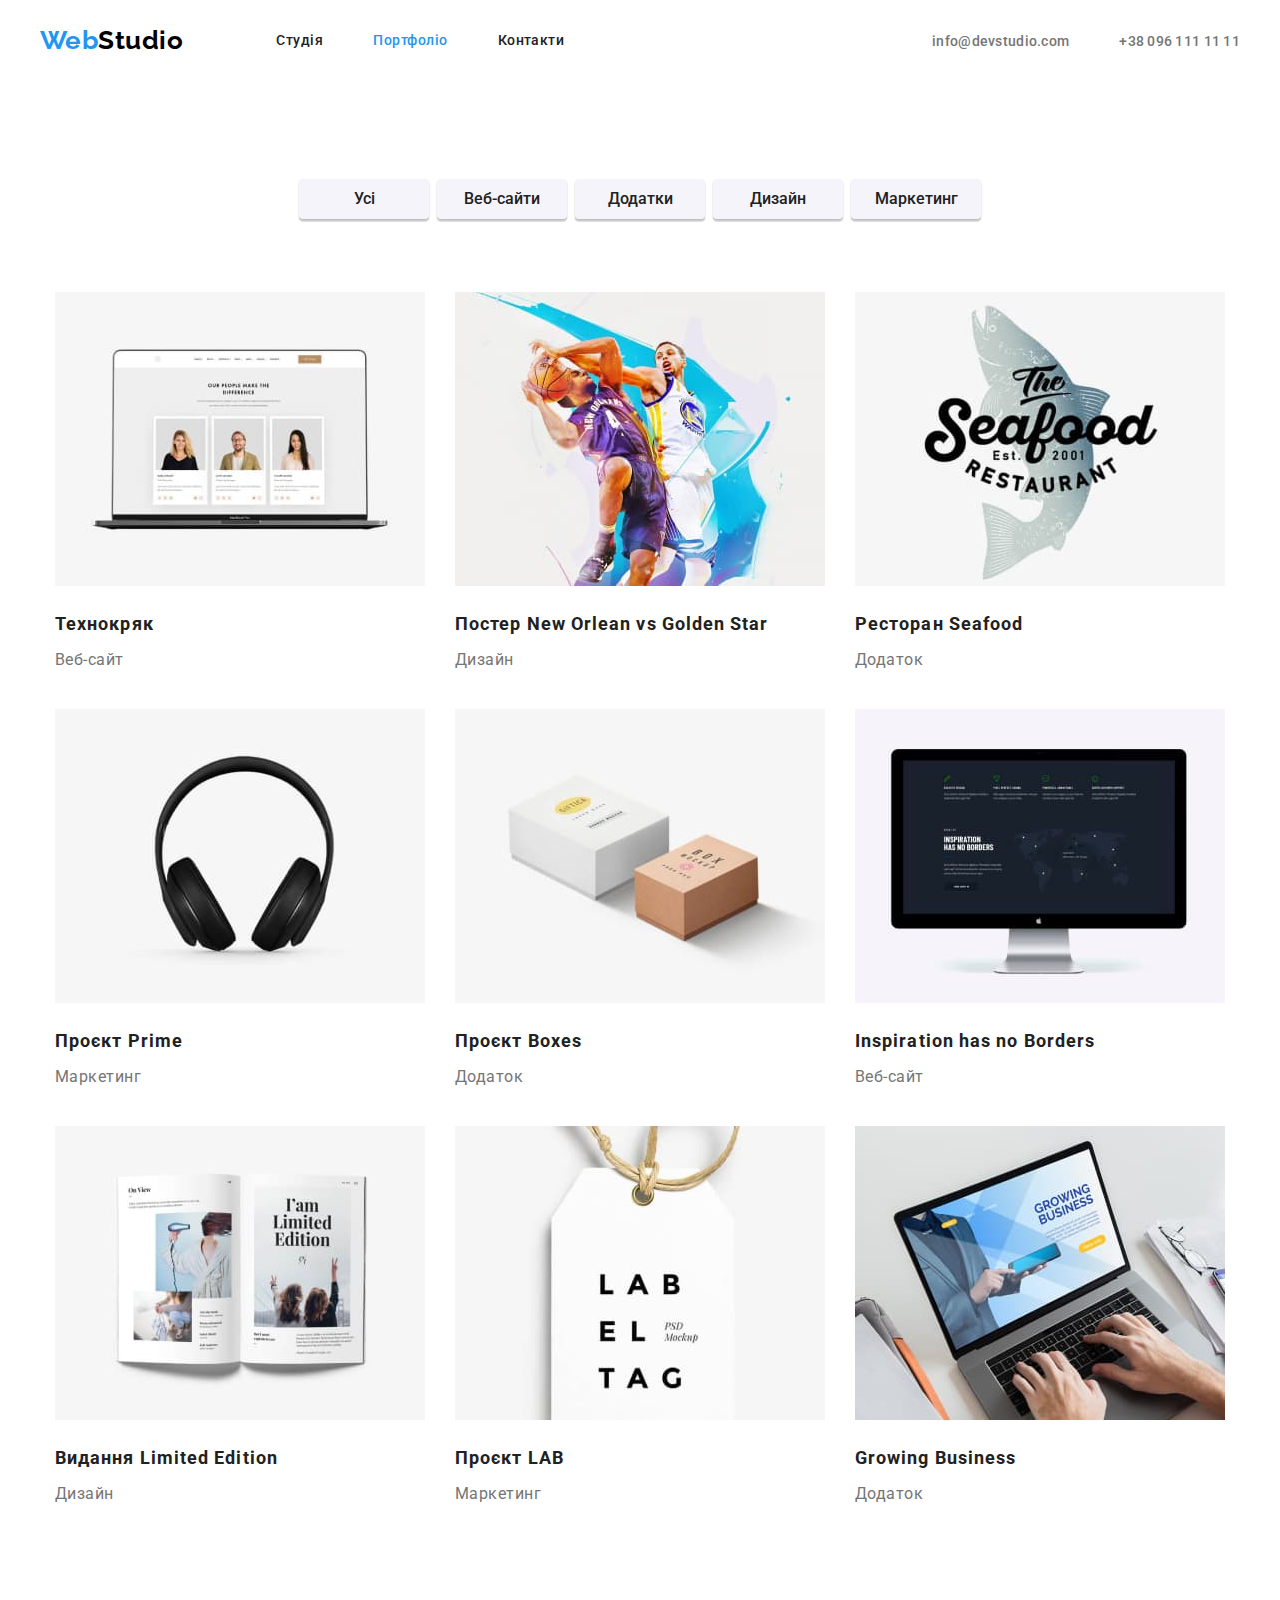
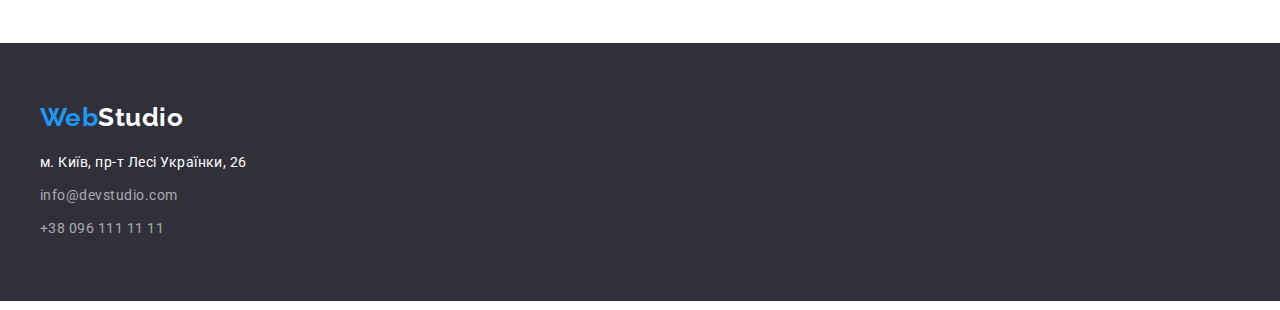
==== commit 90d82373: "full flex" ====
--- a/portfolio.html
+++ b/portfolio.html
@@ -43,11 +43,11 @@
         </ul>
       </div>
     </header>
-    <!-- тело -->
+
+    <!-- portfolio -->
     <main>
-      <!-- portfolio -->
+      <!-- filter -->
       <h1 class="section">
-        <!-- filter -->
         <ul class="list list-filter">
           <li class="item-filter">
             <button class="filter reset-filter" type="button">Усі</button>
@@ -57,8 +57,9 @@
           <li class="item-filter"><button class="filter" type="button">Дизайн</button></li>
           <li class="item-filter"><button class="filter" type="button">Маркетинг</button></li>
         </ul>
+
+        <!-- work -->
         <section>
-          <!-- work -->
           <h2>
             <div class="container">
               <ul class="list work-list">
@@ -149,21 +150,28 @@
         </section>
       </h1>
     </main>
+
     <!-- подвал -->
     <footer class="footer-background">
       <div class="container">
-        <a href="./index.html" class="logo"
-          ><span class="logo-accent">Web</span><span class="night-theme">Studio</span></a
-        >
+        <div class="logo-footer">
+          <a href="./index.html" class="logo"
+            ><span class="logo-accent">Web</span><span class="night-theme">Studio</span></a
+          >
+        </div>
         <address>
           <ul class="list">
-            <li>
-              <a class="location" href="https://goo.gl/maps/jPJiBeTTR2mSv5Se9"
-                >м. Київ, пр-т Лесі Українки, 26</a
+            <li class="item-adress">
+              <a class="location" href="https://goo.gl/maps/jPJiBeTTR2mSv5Se9">
+                м. Київ, пр-т Лесі Українки, 26</a
               >
             </li>
-            <li><a class="contact" href="mailto:info@devstudio.com">info@devstudio.com</a></li>
-            <li><a class="contact" href="tel:+380961111111">+38 096 111 11 11</a></li>
+            <li class="item-adress">
+              <a class="contact" href="mailto:info@devstudio.com">info@devstudio.com</a>
+            </li>
+            <li class="item-adress">
+              <a class="contact" href="tel:+380961111111">+38 096 111 11 11</a>
+            </li>
           </ul>
         </address>
       </div>
--- a/css/common.css
+++ b/css/common.css
@@ -28,6 +28,9 @@
     letter-spacing: 0.03em;
 }
 
+img {
+    display: block;
+}
 .container {
     width: 1200px;
     padding-left: 15px;
@@ -156,8 +159,22 @@
 
 }
 
+.logo-footer {
+    padding-top: 60px;
+    padding-bottom: 20px;
+}
+
 .night-theme {
     color: white;
+}
+
+.item-adress {
+    margin-top: 0px;
+    margin-bottom: 9px;
+}
+
+.item-adress:last-child {
+    padding-bottom: 60px;
 }
 
 .location {
--- a/css/portfolio.css
+++ b/css/portfolio.css
@@ -57,6 +57,8 @@
 
 /* work */
 
+
+
 .work-list {
     display: flex;
     flex-wrap: wrap;
@@ -99,6 +101,6 @@
     text-decoration: none;
 }
 
-.border-item {
-    border: 1px solid rgba(238, 238, 238, 1);
-}+/* .border-item {
+    box-shadow: 0px 3px 1px rgba(0, 0, 0, 0.1), 0px 1px 2px rgba(0, 0, 0, 0.08), 0px 2px 2px rgba(0, 0, 0, 0.12);
+} */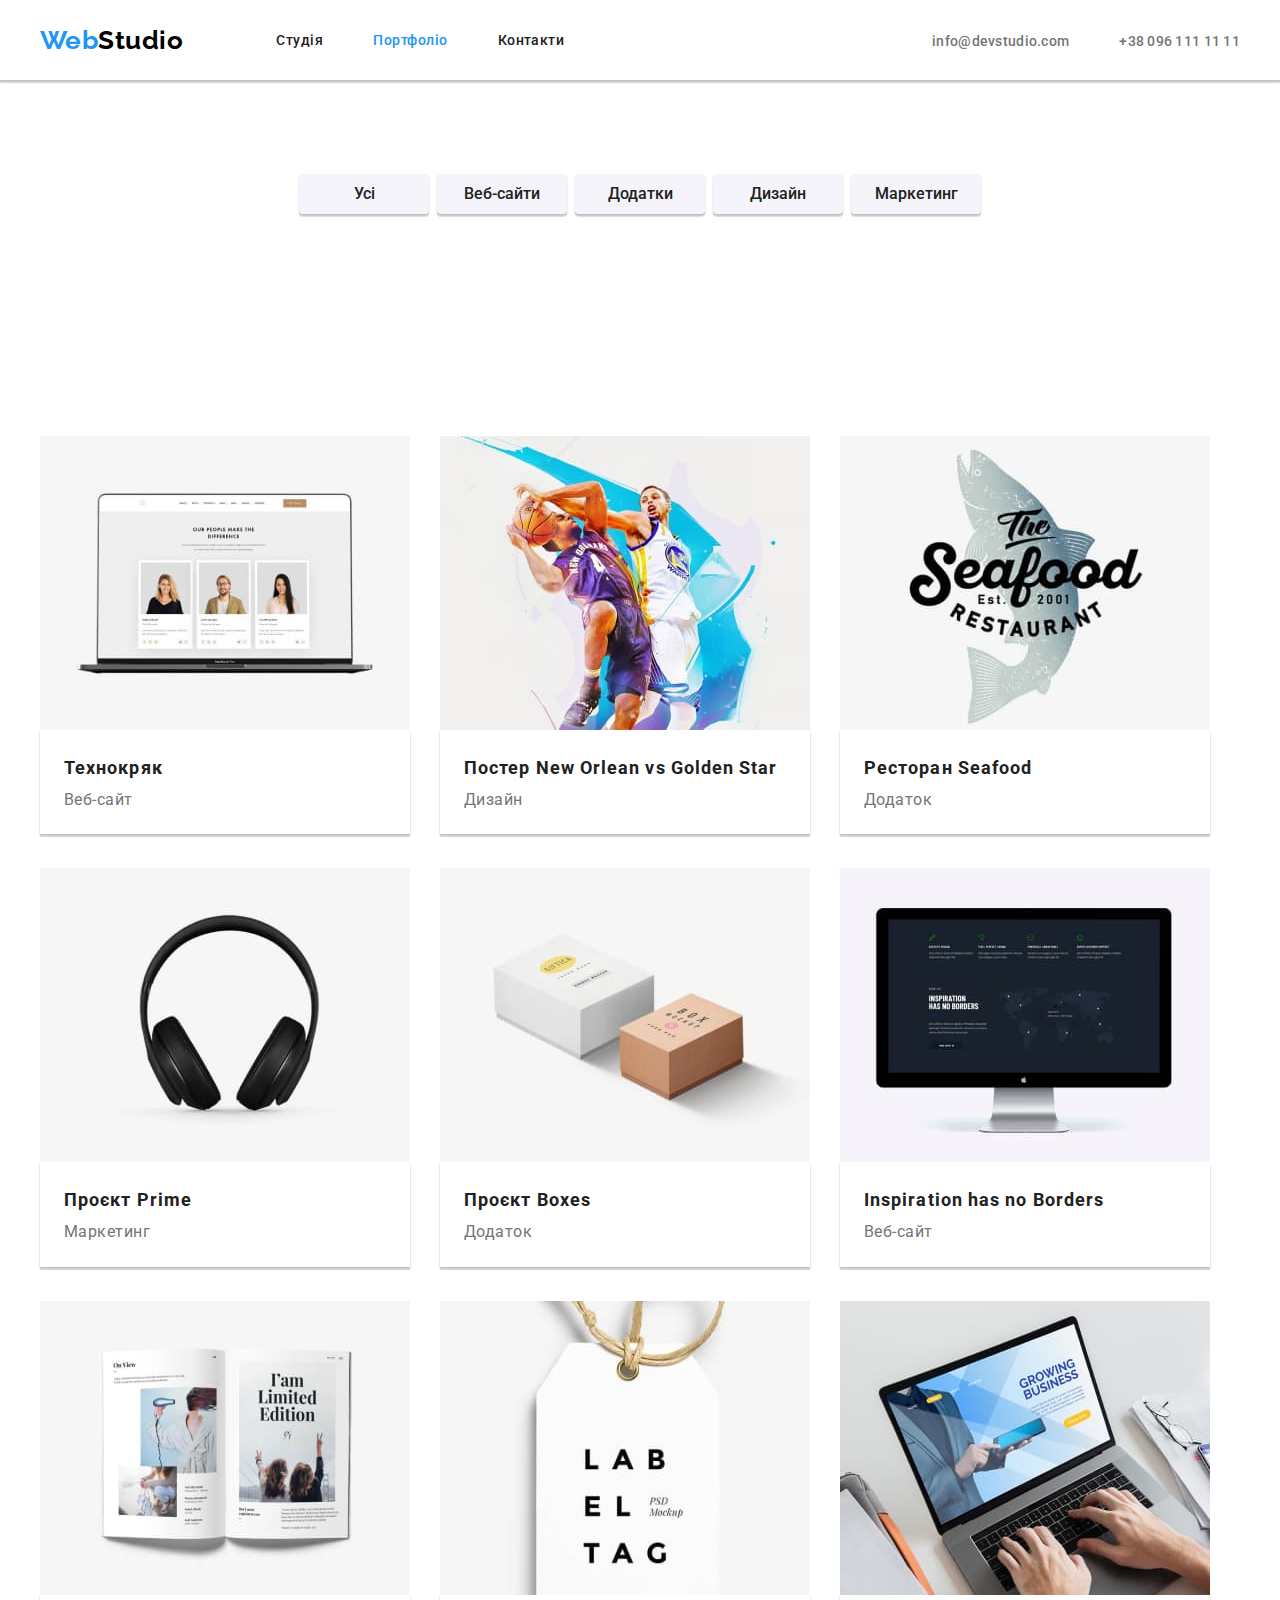
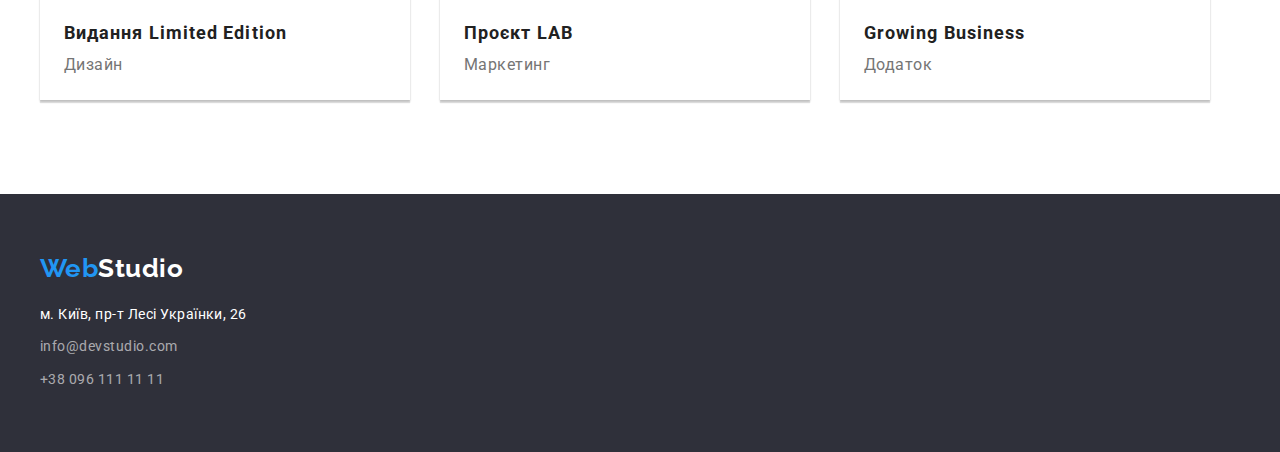
==== commit 577026dc: "fix bug mentor" ====
--- a/portfolio.html
+++ b/portfolio.html
@@ -47,21 +47,23 @@
     <!-- portfolio -->
     <main>
       <!-- filter -->
-      <h1 class="section">
-        <ul class="list list-filter">
-          <li class="item-filter">
-            <button class="filter reset-filter" type="button">Усі</button>
-          </li>
-          <li class="item-filter"><button class="filter" type="button">Веб-сайти</button></li>
-          <li class="item-filter"><button class="filter" type="button">Додатки</button></li>
-          <li class="item-filter"><button class="filter" type="button">Дизайн</button></li>
-          <li class="item-filter"><button class="filter" type="button">Маркетинг</button></li>
-        </ul>
+      <section class="section">
+        <div class="container">
+          <h1 class="visually-hidden">filter</h1>
+           <ul class="list list-filter">
+            <li class="item-filter"><button class="filter reset-filter" type="button">Усі</button> </li>
+            <li class="item-filter"><button class="filter" type="button">Веб-сайти</button></li>
+            <li class="item-filter"><button class="filter" type="button">Додатки</button></li>
+            <li class="item-filter"><button class="filter" type="button">Дизайн</button></li>
+            <li class="item-filter"><button class="filter" type="button">Маркетинг</button></li>
+           </ul>
+        </div>
+      </section>
 
         <!-- work -->
-        <section>
-          <h2>
-            <div class="container">
+        <section class="section">
+          <div class="container">
+            <h2 class="visually-hidden">work</h2>
               <ul class="list work-list">
                 <li class="item">
                   <a class="link" href="#">
@@ -145,8 +147,7 @@
                   </a>
                 </li>
               </ul>
-            </div>
-          </h2>
+          </div>
         </section>
       </h1>
     </main>
--- a/css/common.css
+++ b/css/common.css
@@ -156,11 +156,13 @@
 
 .footer-background {
 background-color: rgba(47, 48, 58, 1);
+padding-top: 60px;
+padding-bottom: 60px;
 
 }
 
 .logo-footer {
-    padding-top: 60px;
+    /* padding-top: 60px; */
     padding-bottom: 20px;
 }
 
@@ -174,7 +176,7 @@
 }
 
 .item-adress:last-child {
-    padding-bottom: 60px;
+    margin-bottom: 0px;
 }
 
 .location {
--- a/css/portfolio.css
+++ b/css/portfolio.css
@@ -1,8 +1,14 @@
+/* header*/
+
+header {
+box-shadow: 0px 3px 1px rgba(0, 0, 0, 0.1), 0px 1px 2px rgba(0, 0, 0, 0.08), 0px 2px 2px rgba(0, 0, 0, 0.12);
+}
+
 .section {
-    width: 1200px;
+    /* width: 1200px;
     padding-left: 15px;
     padding-right: 15px;
-    margin: 0 auto;
+    margin: 0 auto; */
     padding-top: 94px;
     padding-bottom: 94px;
     /* outline: 2px solid red; */
@@ -39,13 +45,15 @@
         font-weight: 500;
         font-size: 16px;
         line-height: 1.6;
+        
         cursor: pointer;
+        
         box-shadow: 0px 3px 1px rgba(0, 0, 0, 0.1), 0px 1px 2px rgba(0, 0, 0, 0.08), 0px 2px 2px rgba(0, 0, 0, 0.12);
-            border-radius: 4px;
-            padding: 6px 22px;
-            display: inline-block;
-            min-width: 130px;
-            border: 1px solid transparent;
+        border-radius: 4px;
+        padding: 6px 22px;
+        display: inline-block;
+        min-width: 130px;
+        border: 1px solid transparent;
 }
 
 
@@ -83,8 +91,9 @@
         font-size: 18px;
         line-height: 2;
         letter-spacing: 0.06em;
-            margin-top: 20px;
-                margin-bottom: 0px;
+
+        margin-top: 0px;
+        margin-bottom: 0px;
 }
 
 
@@ -93,14 +102,19 @@
 
 font-weight: 400;
 font-size: 16px;
-    line-height: 1.8;
-    margin-top: 4px;
-    margin-bottom: 0px;
+line-height: 1.8;
+
+margin-top: 0px;
+margin-bottom: 0px;
 }
 .link {
     text-decoration: none;
 }
 
-/* .border-item {
-    box-shadow: 0px 3px 1px rgba(0, 0, 0, 0.1), 0px 1px 2px rgba(0, 0, 0, 0.08), 0px 2px 2px rgba(0, 0, 0, 0.12);
-} */+.border-item {
+box-shadow: 0px 3px 1px rgba(0, 0, 0, 0.1), 0px 1px 2px rgba(0, 0, 0, 0.08), 0px 2px 2px rgba(0, 0, 0, 0.12);
+padding-top: 20px;
+padding-bottom: 20px;
+padding-left: 24px;
+padding-right: 24px;
+}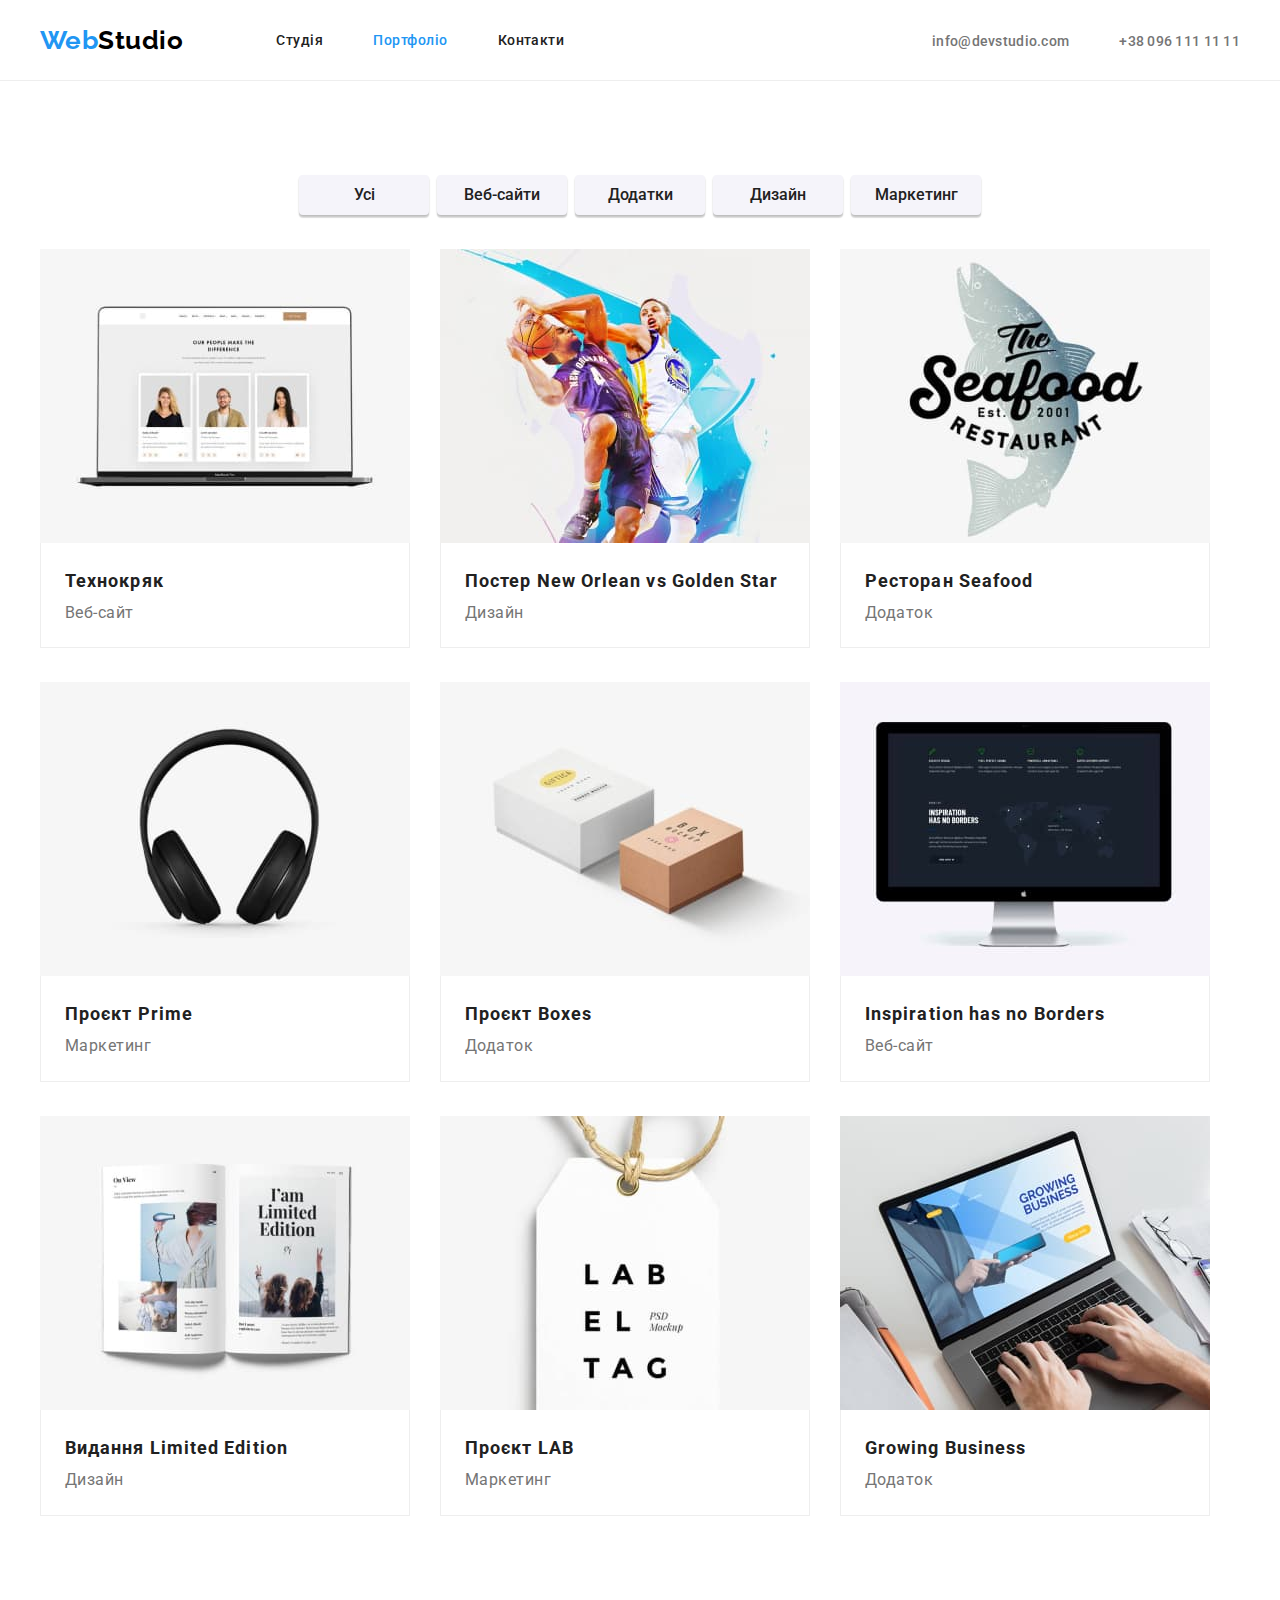
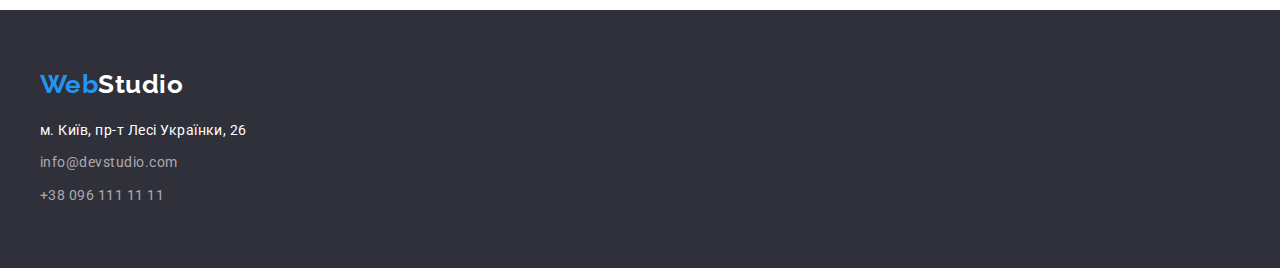
==== commit f90352f6: "fix bug mentor" ====
--- a/portfolio.html
+++ b/portfolio.html
@@ -21,7 +21,7 @@
   </head>
   <body>
     <!--шапка-->
-    <header>
+    <header class="border-header">
       <div class="container main-nav">
         <nav class="logo-nav">
           <a href="./index.html" class="logo"><span class="logo-accent">Web</span>Studio</a>
@@ -50,106 +50,107 @@
       <section class="section">
         <div class="container">
           <h1 class="visually-hidden">filter</h1>
-           <ul class="list list-filter">
-            <li class="item-filter"><button class="filter reset-filter" type="button">Усі</button> </li>
+          <ul class="list list-filter">
+            <li class="item-filter">
+              <button class="filter reset-filter" type="button">Усі</button>
+            </li>
             <li class="item-filter"><button class="filter" type="button">Веб-сайти</button></li>
             <li class="item-filter"><button class="filter" type="button">Додатки</button></li>
             <li class="item-filter"><button class="filter" type="button">Дизайн</button></li>
             <li class="item-filter"><button class="filter" type="button">Маркетинг</button></li>
-           </ul>
+          </ul>
         </div>
       </section>
 
-        <!-- work -->
-        <section class="section">
-          <div class="container">
-            <h2 class="visually-hidden">work</h2>
-              <ul class="list work-list">
-                <li class="item">
-                  <a class="link" href="#">
-                    <img src="./images/techkryak.jpg" alt="notebook" width="370" />
-                    <div class="border-item">
-                      <h3 class="title">Технокряк</h3>
-                      <p class="text">Веб-сайт</p>
-                    </div>
-                  </a>
-                </li>
-                <li class="item">
-                  <a class="link" href="#">
-                    <img src="./images/new-orlean.jpg" alt="nba" width="370" />
-                    <div class="border-item">
-                      <h3 class="title">Постер New Orlean vs Golden Star</h3>
-                      <p class="text">Дизайн</p>
-                    </div>
-                  </a>
-                </li>
-                <li class="item">
-                  <a class="link" href="#">
-                    <img src="./images/seafood.jpg" alt="fish" width="370" />
-                    <div class="border-item">
-                      <h3 class="title">Ресторан Seafood</h3>
-                      <p class="text">Додаток</p>
-                    </div>
-                  </a>
-                </li>
-                <li class="item">
-                  <a class="link" href="#">
-                    <img src="./images/prime.jpg" alt="headphones" width="370" />
-                    <div class="border-item">
-                      <h3 class="title">Проєкт Prime</h3>
-                      <p class="text">Маркетинг</p>
-                    </div>
-                  </a>
-                </li>
-                <li class="item">
-                  <a class="link" href="#">
-                    <img src="./images/boxes.jpg" alt="box" width="370" />
-                    <div class="border-item">
-                      <h3 class="title">Проєкт Boxes</h3>
-                      <p class="text">Додаток</p>
-                    </div>
-                  </a>
-                </li>
-                <li class="item">
-                  <a class="link" href="#">
-                    <img src="./images/inspiration.jpg" alt="monitor" width="370" />
-                    <div class="border-item">
-                      <h3 class="title">Inspiration has no Borders</h3>
-                      <p class="text">Веб-сайт</p>
-                    </div>
-                  </a>
-                </li>
-                <li class="item">
-                  <a class="link" href="#">
-                    <img src="./images/limited.jpg" alt="book" width="370" />
-                    <div class="border-item">
-                      <h3 class="title">Видання Limited Edition</h3>
-                      <p class="text">Дизайн</p>
-                    </div>
-                  </a>
-                </li>
-                <li class="item">
-                  <a class="link" href="#">
-                    <img src="./images/lab.jpg" alt="lable" width="370" />
-                    <div class="border-item">
-                      <h3 class="title">Проєкт LAB</h3>
-                      <p class="text">Маркетинг</p>
-                    </div>
-                  </a>
-                </li>
-                <li class="item">
-                  <a class="link" href="#">
-                    <img src="./images/grow-bis.jpg" alt="laptop" width="370" />
-                    <div class="border-item">
-                      <h3 class="title">Growing Business</h3>
-                      <p class="text">Додаток</p>
-                    </div>
-                  </a>
-                </li>
-              </ul>
-          </div>
-        </section>
-      </h1>
+      <!-- work -->
+      <section class="section">
+        <div class="container">
+          <h2 class="visually-hidden">work</h2>
+          <ul class="list work-list">
+            <li class="item">
+              <a class="link" href="#">
+                <img src="./images/techkryak.jpg" alt="notebook" width="370" />
+                <div class="border-item">
+                  <h3 class="title">Технокряк</h3>
+                  <p class="text">Веб-сайт</p>
+                </div>
+              </a>
+            </li>
+            <li class="item">
+              <a class="link" href="#">
+                <img src="./images/new-orlean.jpg" alt="nba" width="370" />
+                <div class="border-item">
+                  <h3 class="title">Постер New Orlean vs Golden Star</h3>
+                  <p class="text">Дизайн</p>
+                </div>
+              </a>
+            </li>
+            <li class="item">
+              <a class="link" href="#">
+                <img src="./images/seafood.jpg" alt="fish" width="370" />
+                <div class="border-item">
+                  <h3 class="title">Ресторан Seafood</h3>
+                  <p class="text">Додаток</p>
+                </div>
+              </a>
+            </li>
+            <li class="item">
+              <a class="link" href="#">
+                <img src="./images/prime.jpg" alt="headphones" width="370" />
+                <div class="border-item">
+                  <h3 class="title">Проєкт Prime</h3>
+                  <p class="text">Маркетинг</p>
+                </div>
+              </a>
+            </li>
+            <li class="item">
+              <a class="link" href="#">
+                <img src="./images/boxes.jpg" alt="box" width="370" />
+                <div class="border-item">
+                  <h3 class="title">Проєкт Boxes</h3>
+                  <p class="text">Додаток</p>
+                </div>
+              </a>
+            </li>
+            <li class="item">
+              <a class="link" href="#">
+                <img src="./images/inspiration.jpg" alt="monitor" width="370" />
+                <div class="border-item">
+                  <h3 class="title">Inspiration has no Borders</h3>
+                  <p class="text">Веб-сайт</p>
+                </div>
+              </a>
+            </li>
+            <li class="item">
+              <a class="link" href="#">
+                <img src="./images/limited.jpg" alt="book" width="370" />
+                <div class="border-item">
+                  <h3 class="title">Видання Limited Edition</h3>
+                  <p class="text">Дизайн</p>
+                </div>
+              </a>
+            </li>
+            <li class="item">
+              <a class="link" href="#">
+                <img src="./images/lab.jpg" alt="lable" width="370" />
+                <div class="border-item">
+                  <h3 class="title">Проєкт LAB</h3>
+                  <p class="text">Маркетинг</p>
+                </div>
+              </a>
+            </li>
+            <li class="item">
+              <a class="link" href="#">
+                <img src="./images/grow-bis.jpg" alt="laptop" width="370" />
+                <div class="border-item">
+                  <h3 class="title">Growing Business</h3>
+                  <p class="text">Додаток</p>
+                </div>
+              </a>
+            </li>
+          </ul>
+        </div>
+      </section>
     </main>
 
     <!-- подвал -->
--- a/css/portfolio.css
+++ b/css/portfolio.css
@@ -1,7 +1,7 @@
 /* header*/
 
-header {
-box-shadow: 0px 3px 1px rgba(0, 0, 0, 0.1), 0px 1px 2px rgba(0, 0, 0, 0.08), 0px 2px 2px rgba(0, 0, 0, 0.12);
+.border-header {
+border-bottom: 1px solid rgba(238, 238, 238, 1);
 }
 
 .section {
@@ -13,6 +13,15 @@
     padding-bottom: 94px;
     /* outline: 2px solid red; */
 }
+
+.section:last-child {
+    padding-top: 0px;
+}
+
+.section:first-child {
+    padding-bottom: 0px;
+}
+
 
 /* filter */
 
@@ -112,9 +121,11 @@
 }
 
 .border-item {
-box-shadow: 0px 3px 1px rgba(0, 0, 0, 0.1), 0px 1px 2px rgba(0, 0, 0, 0.08), 0px 2px 2px rgba(0, 0, 0, 0.12);
 padding-top: 20px;
 padding-bottom: 20px;
 padding-left: 24px;
 padding-right: 24px;
+border-bottom: 1px solid rgba(238, 238, 238, 1);
+border-left: 1px solid rgba(238, 238, 238, 1);
+border-right: 1px solid rgba(238, 238, 238, 1);
 }